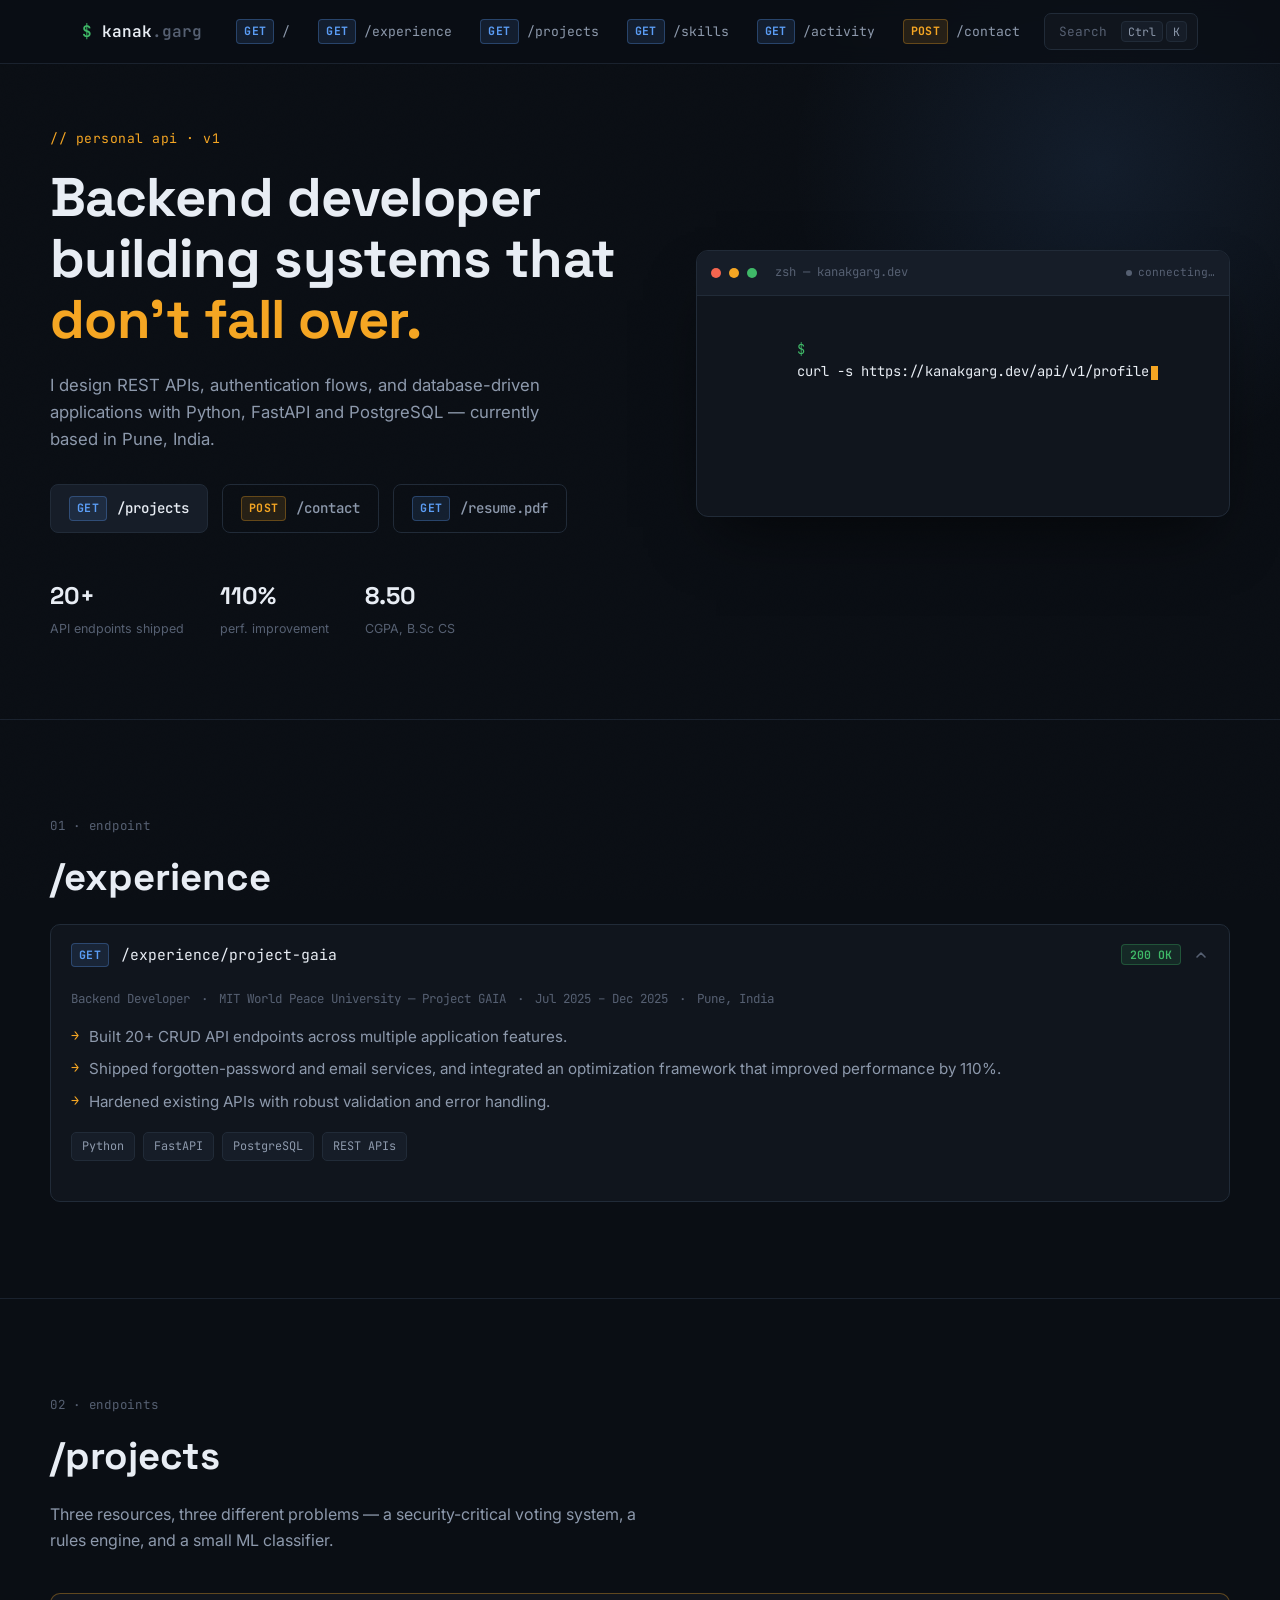
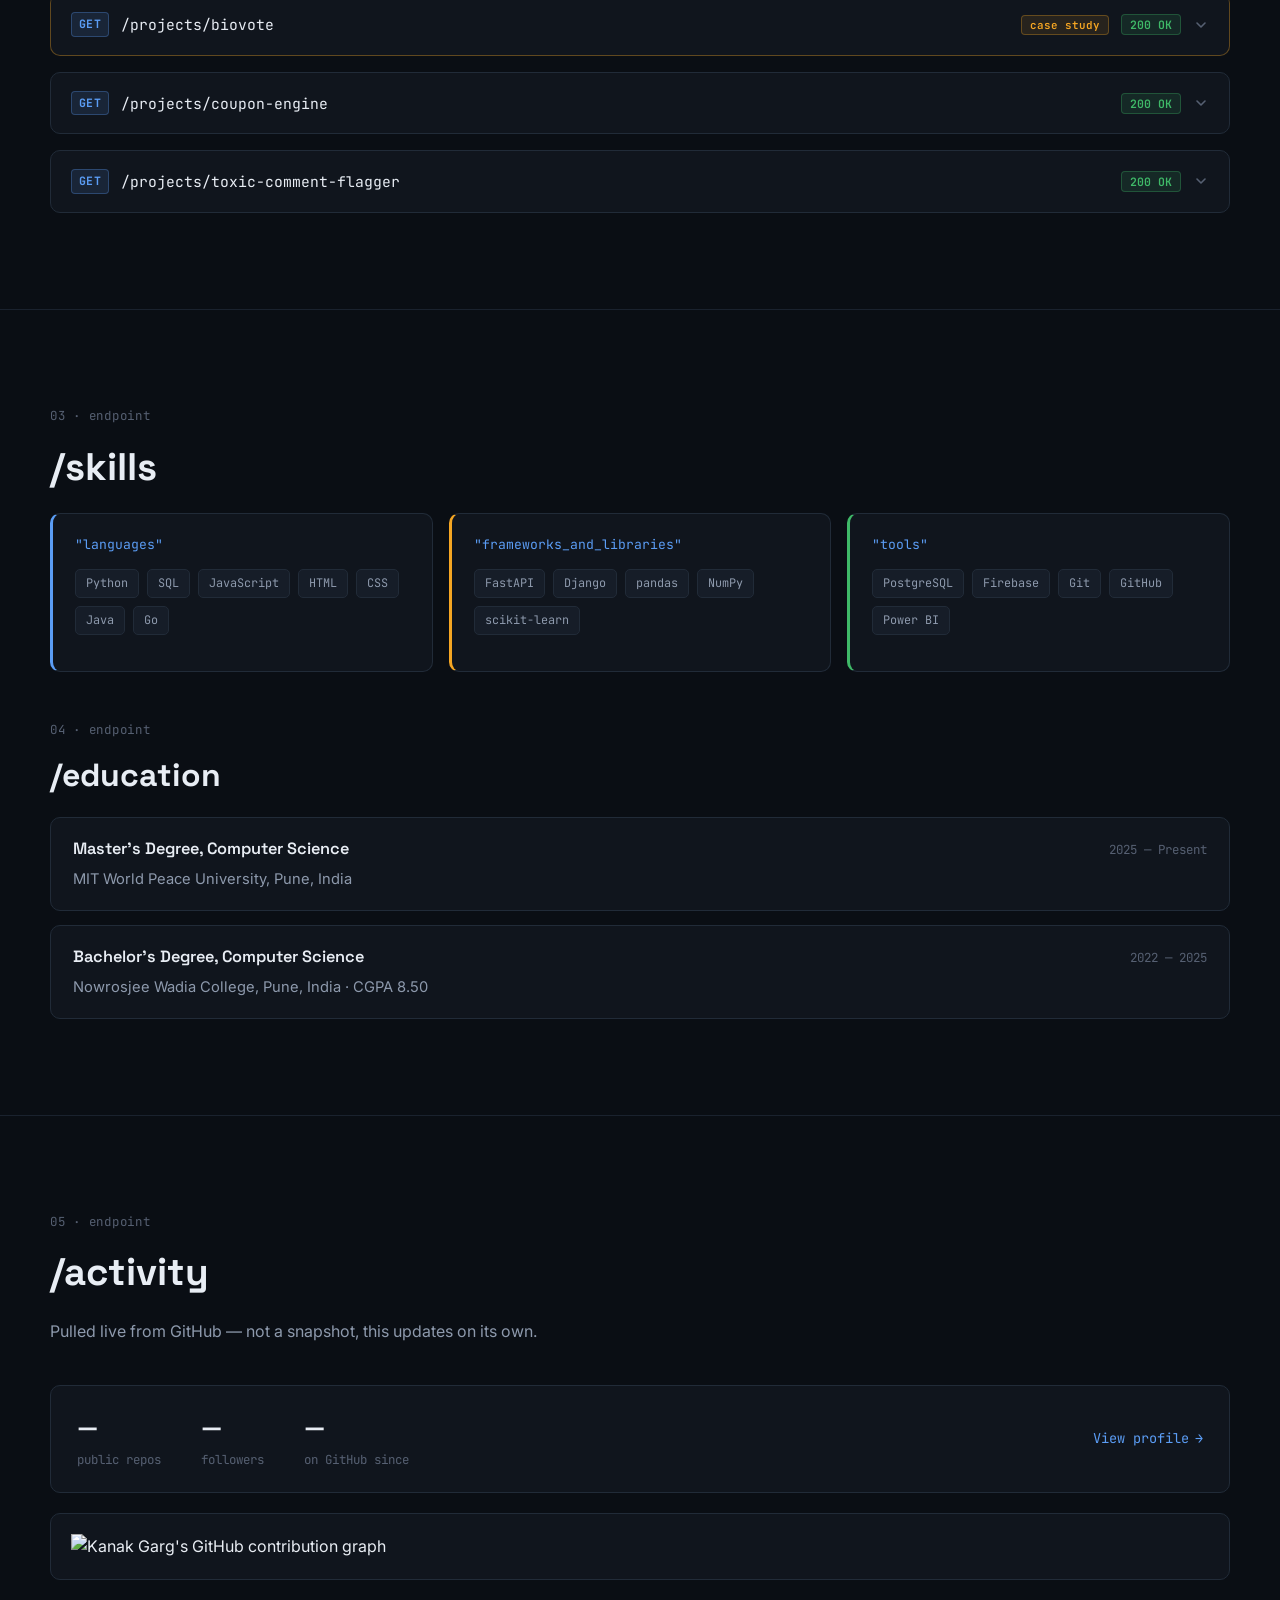
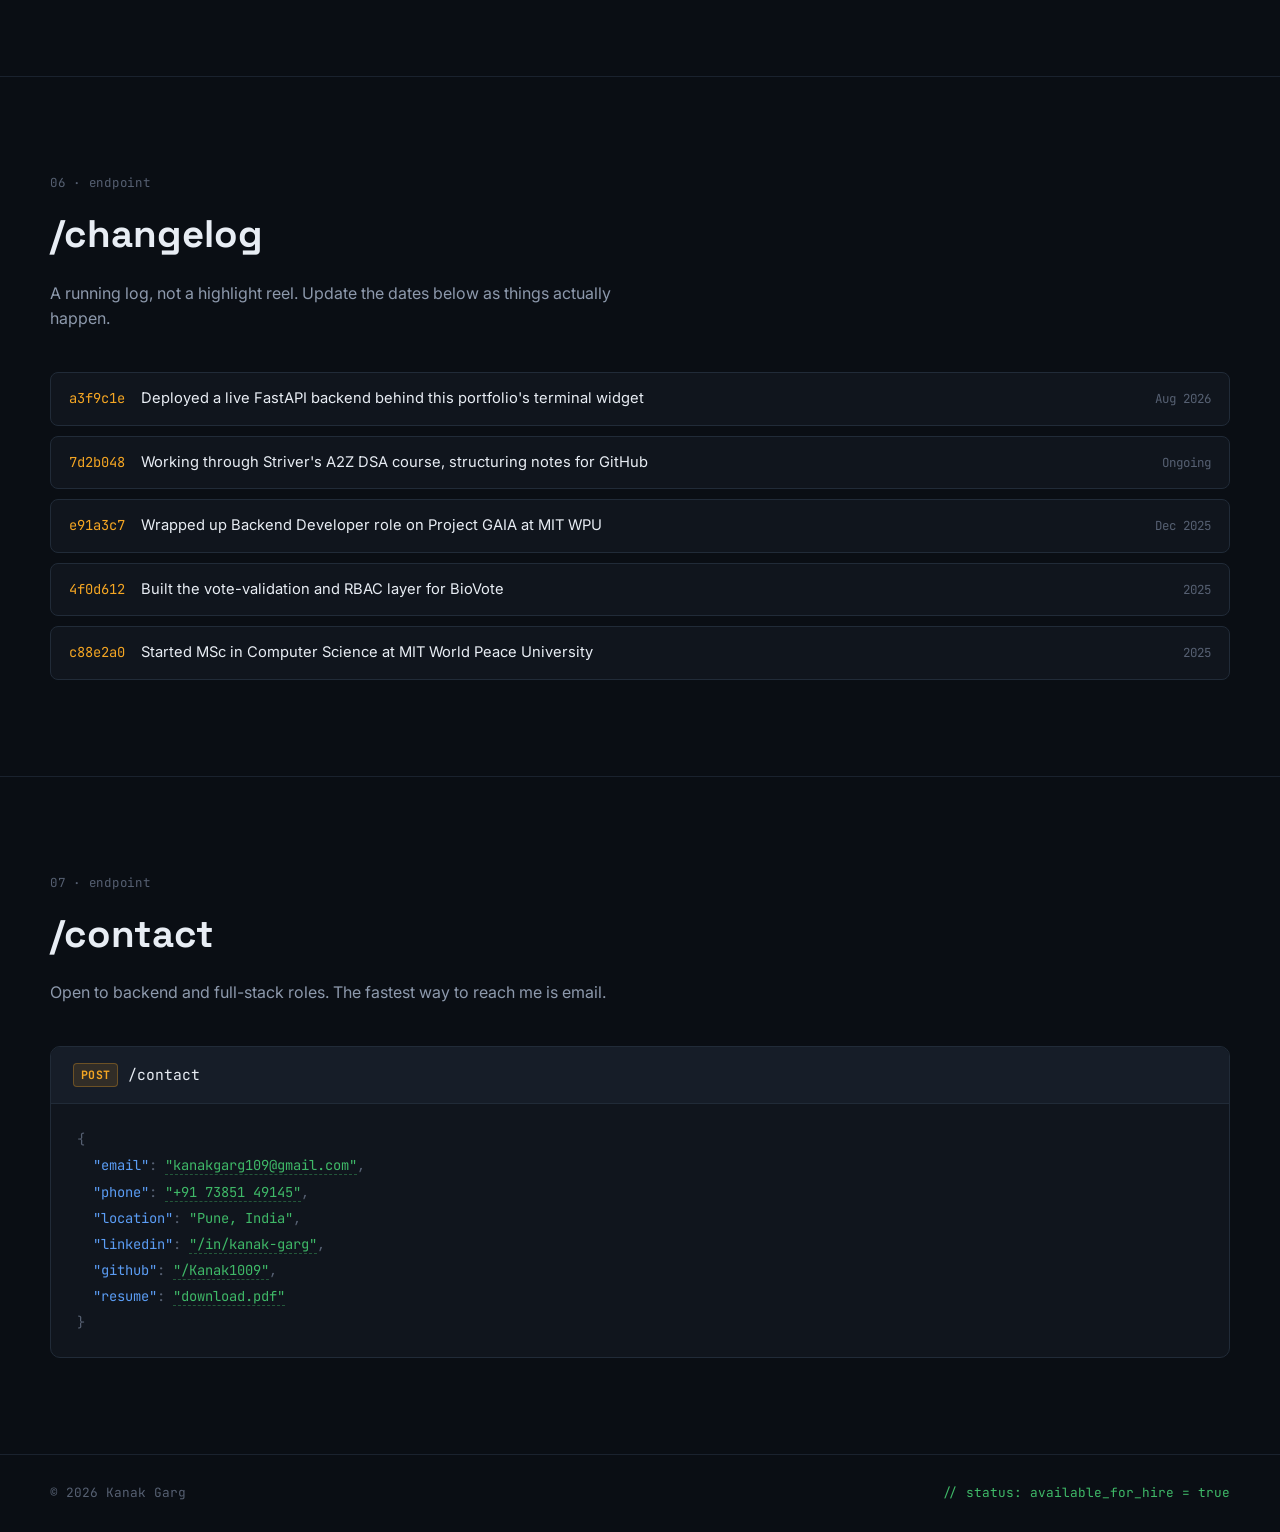
==== index.html @ cad55951 "deploy: e3834c94856dd855bc2fe1d29e5a7968da171475" ====
<!DOCTYPE html>
<html lang="en">
<head>
<meta charset="UTF-8">
<meta name="viewport" content="width=device-width, initial-scale=1.0">
<title>Kanak Garg — Backend Developer</title>
<meta name="description" content="Kanak Garg — Backend Developer specializing in Python, FastAPI, PostgreSQL and REST API development.">

<link rel="icon" href="favicon.svg" type="image/svg+xml">
<link rel="alternate icon" href="favicon.png" type="image/png">

<meta property="og:type" content="website">
<meta property="og:title" content="Kanak Garg — Backend Developer">
<meta property="og:description" content="Backend Developer specializing in Python, FastAPI, PostgreSQL and REST API development.">
<meta property="og:image" content="https://kanak1009.github.io/KanakGarg/og-image.png">
<meta property="og:url" content="https://kanak1009.github.io/KanakGarg/">
<meta name="twitter:card" content="summary_large_image">
<meta name="twitter:title" content="Kanak Garg — Backend Developer">
<meta name="twitter:description" content="Backend Developer specializing in Python, FastAPI, PostgreSQL and REST API development.">
<meta name="twitter:image" content="https://kanak1009.github.io/KanakGarg/og-image.png">

<link rel="preconnect" href="https://fonts.googleapis.com">
<link rel="preconnect" href="https://fonts.gstatic.com" crossorigin>
<link href="https://fonts.googleapis.com/css2?family=Space+Grotesk:wght@400;500;600;700&family=JetBrains+Mono:wght@400;500;600;700&family=Inter:wght@400;500;600&display=swap" rel="stylesheet">
<link rel="stylesheet" href="style.css">

<script type="application/ld+json">
{
  "@context": "https://schema.org",
  "@type": "Person",
  "name": "Kanak Garg",
  "jobTitle": "Backend Developer",
  "email": "mailto:kanakgarg109@gmail.com",
  "telephone": "+91-7385149145",
  "address": { "@type": "PostalAddress", "addressLocality": "Pune", "addressCountry": "IN" },
  "url": "https://kanak1009.github.io/KanakGarg/",
  "sameAs": [
    "https://www.linkedin.com/in/kanak-garg-a339a3293/",
    "https://github.com/Kanak1009"
  ],
  "alumniOf": [
    { "@type": "CollegeOrUniversity", "name": "MIT World Peace University" },
    { "@type": "CollegeOrUniversity", "name": "Nowrosjee Wadia College" }
  ]
}
</script>
</head>
<body>

<div class="noise-overlay" aria-hidden="true"></div>

<!-- NAV -->
<nav class="navbar" id="navbar">
  <div class="nav-inner">
    <a href="#top" class="nav-logo">
      <span class="prompt-char">$</span> kanak<span class="dim">.garg</span>
    </a>
    <button class="nav-toggle" id="navToggle" aria-label="Toggle navigation" aria-expanded="false">
      <span></span><span></span><span></span>
    </button>
    <div class="nav-right">
      <ul class="nav-links" id="navLinks">
        <li><a href="#top"><span class="route-method get">GET</span>/</a></li>
        <li><a href="#experience"><span class="route-method get">GET</span>/experience</a></li>
        <li><a href="#projects"><span class="route-method get">GET</span>/projects</a></li>
        <li><a href="#skills"><span class="route-method get">GET</span>/skills</a></li>
        <li><a href="#activity"><span class="route-method get">GET</span>/activity</a></li>
        <li><a href="#contact"><span class="route-method post">POST</span>/contact</a></li>
      </ul>
      <button class="cmdk-trigger" id="cmdkTrigger" aria-label="Open command palette" type="button">
        <span>Search</span>
        <span class="cmdk-kbd"><kbd id="cmdkKbdMod">⌘</kbd><kbd>K</kbd></span>
      </button>
    </div>
  </div>
</nav>

<!-- COMMAND PALETTE -->
<div class="cmdk-overlay" id="cmdkOverlay" hidden>
  <div class="cmdk-panel" role="dialog" aria-modal="true" aria-label="Command palette">
    <div class="cmdk-input-row">
      <span class="prompt-char">$</span>
      <input type="text" id="cmdkInput" class="cmdk-input" placeholder="Type a command… try 'contact' or 'resume'" autocomplete="off" spellcheck="false">
      <kbd class="cmdk-esc">esc</kbd>
    </div>
    <ul class="cmdk-list" id="cmdkList"></ul>
  </div>
</div>

<!-- HERO -->
<header class="hero" id="top">
  <div class="hero-inner">
    <div class="hero-copy">
      <p class="eyebrow">// personal api &middot; v1</p>
      <h1 class="hero-title">Backend developer<br>building systems that<br><span class="accent-underline">don't fall over.</span></h1>
      <p class="hero-sub">I design REST APIs, authentication flows, and database-driven applications with Python, FastAPI and PostgreSQL — currently based in Pune, India.</p>
      <div class="hero-actions">
        <a href="#projects" class="btn btn-primary"><span class="route-method get">GET</span> /projects</a>
        <a href="#contact" class="btn btn-ghost"><span class="route-method post">POST</span> /contact</a>
        <a href="Kanak_Garg_Resume.pdf" download class="btn btn-ghost"><span class="route-method get">GET</span> /resume.pdf</a>
      </div>
      <div class="hero-stats">
        <div class="stat"><span class="stat-num">20+</span><span class="stat-label">API endpoints shipped</span></div>
        <div class="stat"><span class="stat-num">110%</span><span class="stat-label">perf. improvement</span></div>
        <div class="stat"><span class="stat-num">8.50</span><span class="stat-label">CGPA, B.Sc CS</span></div>
      </div>
    </div>

    <div class="terminal" id="terminal">
      <div class="terminal-titlebar">
        <span class="dot dot-red"></span><span class="dot dot-amber"></span><span class="dot dot-green"></span>
        <span class="terminal-title">zsh — kanakgarg.dev</span>
        <span class="terminal-status" id="terminalStatus"><span class="status-dot"></span><span id="terminalStatusText">connecting…</span></span>
      </div>
      <div class="terminal-body">
        <div class="terminal-line">
          <span class="prompt-char">$</span>
          <span id="typedCommand"></span><span class="cursor" id="typeCursor">&nbsp;</span>
        </div>
        <pre class="terminal-response" id="terminalResponse" aria-live="polite"></pre>
      </div>
    </div>
  </div>
</header>

<main>

  <!-- EXPERIENCE -->
  <section class="section" id="experience">
    <div class="section-inner">
      <p class="section-eyebrow">01 &middot; endpoint</p>
      <h2 class="section-title">/experience</h2>

      <article class="endpoint-card reveal">
        <button class="endpoint-header" aria-expanded="true" data-toggle>
          <span class="route-method get">GET</span>
          <span class="endpoint-path">/experience/project-gaia</span>
          <span class="endpoint-status status-200">200 OK</span>
          <svg class="chevron" width="16" height="16" viewBox="0 0 16 16"><path d="M4 6l4 4 4-4" stroke="currentColor" stroke-width="1.6" fill="none" stroke-linecap="round" stroke-linejoin="round"/></svg>
        </button>
        <div class="endpoint-body">
          <div class="endpoint-meta">
            <span class="meta-item">Backend Developer</span>
            <span class="meta-sep">&middot;</span>
            <span class="meta-item">MIT World Peace University — Project GAIA</span>
            <span class="meta-sep">&middot;</span>
            <span class="meta-item">Jul 2025 – Dec 2025</span>
            <span class="meta-sep">&middot;</span>
            <span class="meta-item">Pune, India</span>
          </div>
          <ul class="bullet-list">
            <li>Built 20+ CRUD API endpoints across multiple application features.</li>
            <li>Shipped forgotten-password and email services, and integrated an optimization framework that improved performance by 110%.</li>
            <li>Hardened existing APIs with robust validation and error handling.</li>
          </ul>
          <div class="tag-row">
            <span class="tag">Python</span><span class="tag">FastAPI</span><span class="tag">PostgreSQL</span><span class="tag">REST APIs</span>
          </div>
        </div>
      </article>
    </div>
  </section>

  <!-- PROJECTS -->
  <section class="section" id="projects">
    <div class="section-inner">
      <p class="section-eyebrow">02 &middot; endpoints</p>
      <h2 class="section-title">/projects</h2>
      <p class="section-sub">Three resources, three different problems — a security-critical voting system, a rules engine, and a small ML classifier.</p>

      <div class="endpoint-list">

        <!-- BioVote -->
        <article class="endpoint-card endpoint-card--featured reveal">
          <button class="endpoint-header" aria-expanded="false" data-toggle>
            <span class="route-method get">GET</span>
            <span class="endpoint-path">/projects/biovote</span>
            <span class="featured-badge">case study</span>
            <span class="endpoint-status status-200">200 OK</span>
            <svg class="chevron" width="16" height="16" viewBox="0 0 16 16"><path d="M4 6l4 4 4-4" stroke="currentColor" stroke-width="1.6" fill="none" stroke-linecap="round" stroke-linejoin="round"/></svg>
          </button>
          <div class="endpoint-body">
            <p class="endpoint-desc">Biometric Voter Verification System — a group project built to explore what a booth-level identity and vote-integrity system actually requires under the hood.</p>

            <div class="case-block">
              <p class="case-label">// the problem</p>
              <p class="case-text">A polling booth needs more than "check a fingerprint and let someone vote." Officers need to be authenticated separately from voters. Every booth needs its own dashboard and audit trail. And the system has to make it structurally impossible for the same voter to be recorded twice — even if two booths query the same record seconds apart.</p>
            </div>

            <div class="case-block">
              <p class="case-label">// the approach</p>
              <p class="case-text">I worked on the backend: REST APIs in Go covering officer login, voter lookup, booth dashboards, and audit logs, with Firebase Firestore behind it for real-time voter records and polling-booth data. Access control runs on JWT authentication with role-based access control, so an officer's token scopes exactly what that officer's booth is allowed to see or modify.</p>
            </div>

            <div class="case-block">
              <p class="case-label">// the key decision</p>
              <p class="case-text">Duplicate-vote prevention was the part that couldn't be an afterthought. Vote validation runs as a transaction rather than a simple read-then-write — so a "check eligibility, then mark as voted" sequence can't be split by two concurrent requests hitting the same record. It's the same class of problem as double-spending in a ledger: correctness matters more than speed here, and the transaction boundary is where that gets enforced.</p>
            </div>

            <div class="tag-row">
              <span class="tag">Go</span><span class="tag">Firebase Firestore</span><span class="tag">JWT</span><span class="tag">RBAC</span><span class="tag">Transactional writes</span>
            </div>
            <a href="https://github.com/MidhunManu/BioVote" target="_blank" rel="noopener" class="source-link">View source <span aria-hidden="true">&rarr;</span></a>
          </div>
        </article>

        <!-- Coupon Engine -->
        <article class="endpoint-card reveal">
          <button class="endpoint-header" aria-expanded="false" data-toggle>
            <span class="route-method get">GET</span>
            <span class="endpoint-path">/projects/coupon-engine</span>
            <span class="endpoint-status status-200">200 OK</span>
            <svg class="chevron" width="16" height="16" viewBox="0 0 16 16"><path d="M4 6l4 4 4-4" stroke="currentColor" stroke-width="1.6" fill="none" stroke-linecap="round" stroke-linejoin="round"/></svg>
          </button>
          <div class="endpoint-body">
            <p class="endpoint-desc">Coupon Recommendation Engine — a solo project. A rule-based engine in Python that maximizes customer savings at checkout.</p>
            <ul class="bullet-list">
              <li>Eligibility checks for validity dates, minimum cart value, and category applicability.</li>
              <li>Discount logic for both percentage-based and flat-value coupons.</li>
              <li>CLI interface, with unit tests written using pytest.</li>
            </ul>
            <div class="tag-row">
              <span class="tag">Python</span><span class="tag">pytest</span><span class="tag">CLI</span>
            </div>
            <a href="https://github.com/Kanak1009/Smart-Coupon-Recommendation" target="_blank" rel="noopener" class="source-link">View source <span aria-hidden="true">&rarr;</span></a>
          </div>
        </article>

        <!-- Toxic Comment Flagger -->
        <article class="endpoint-card reveal">
          <button class="endpoint-header" aria-expanded="false" data-toggle>
            <span class="route-method get">GET</span>
            <span class="endpoint-path">/projects/toxic-comment-flagger</span>
            <span class="endpoint-status status-200">200 OK</span>
            <svg class="chevron" width="16" height="16" viewBox="0 0 16 16"><path d="M4 6l4 4 4-4" stroke="currentColor" stroke-width="1.6" fill="none" stroke-linecap="round" stroke-linejoin="round"/></svg>
          </button>
          <div class="endpoint-body">
            <p class="endpoint-desc">A machine learning system that classifies comments into toxic, obscene, insult, and sarcastic categories.</p>
            <ul class="bullet-list">
              <li>TF-IDF vectorization for text preprocessing and feature extraction.</li>
              <li>A neural network built from Dense layers with ReLU and Sigmoid activations.</li>
              <li>Trained with backpropagation, with an end-to-end prediction pipeline.</li>
            </ul>
            <div class="tag-row">
              <span class="tag">Python</span><span class="tag">scikit-learn</span><span class="tag">Neural Networks</span><span class="tag">TF-IDF</span>
            </div>
            <a href="https://github.com/Kanak1009/Toxic-Comment-Flagger-ML" target="_blank" rel="noopener" class="source-link">View source <span aria-hidden="true">&rarr;</span></a>
          </div>
        </article>

      </div>
    </div>
  </section>

  <!-- SKILLS -->
  <section class="section" id="skills">
    <div class="section-inner">
      <p class="section-eyebrow">03 &middot; endpoint</p>
      <h2 class="section-title">/skills</h2>

      <div class="skills-grid">
        <div class="skills-block reveal skills-block--blue">
          <p class="skills-key"><span class="jk">"languages"</span></p>
          <div class="tag-row">
            <span class="tag">Python</span><span class="tag">SQL</span><span class="tag">JavaScript</span><span class="tag">HTML</span><span class="tag">CSS</span><span class="tag">Java</span><span class="tag">Go</span>
          </div>
        </div>
        <div class="skills-block reveal skills-block--amber">
          <p class="skills-key"><span class="jk">"frameworks_and_libraries"</span></p>
          <div class="tag-row">
            <span class="tag">FastAPI</span><span class="tag">Django</span><span class="tag">pandas</span><span class="tag">NumPy</span><span class="tag">scikit-learn</span>
          </div>
        </div>
        <div class="skills-block reveal skills-block--green">
          <p class="skills-key"><span class="jk">"tools"</span></p>
          <div class="tag-row">
            <span class="tag">PostgreSQL</span><span class="tag">Firebase</span><span class="tag">Git</span><span class="tag">GitHub</span><span class="tag">Power BI</span>
          </div>
        </div>
      </div>

      <div class="edu-block reveal">
        <p class="section-eyebrow" style="margin-top: 3rem;">04 &middot; endpoint</p>
        <h2 class="section-title" style="font-size: clamp(1.5rem, 3vw, 2rem);">/education</h2>
        <div class="edu-list">
          <div class="edu-item">
            <div class="edu-top">
              <span class="edu-degree">Master's Degree, Computer Science</span>
              <span class="edu-date">2025 — Present</span>
            </div>
            <span class="edu-school">MIT World Peace University, Pune, India</span>
          </div>
          <div class="edu-item">
            <div class="edu-top">
              <span class="edu-degree">Bachelor's Degree, Computer Science</span>
              <span class="edu-date">2022 — 2025</span>
            </div>
            <span class="edu-school">Nowrosjee Wadia College, Pune, India &middot; CGPA 8.50</span>
          </div>
        </div>
      </div>
    </div>
  </section>

  <!-- ACTIVITY -->
  <section class="section" id="activity">
    <div class="section-inner">
      <p class="section-eyebrow">05 &middot; endpoint</p>
      <h2 class="section-title">/activity</h2>
      <p class="section-sub">Pulled live from GitHub — not a snapshot, this updates on its own.</p>

      <div class="activity-stats reveal" id="ghStats">
        <div class="gh-stat">
          <span class="gh-stat-num" id="ghRepos">—</span>
          <span class="gh-stat-label">public repos</span>
        </div>
        <div class="gh-stat">
          <span class="gh-stat-num" id="ghFollowers">—</span>
          <span class="gh-stat-label">followers</span>
        </div>
        <div class="gh-stat">
          <span class="gh-stat-num" id="ghSince">—</span>
          <span class="gh-stat-label">on GitHub since</span>
        </div>
        <a href="https://github.com/Kanak1009" target="_blank" rel="noopener" class="source-link gh-stat-link">View profile <span aria-hidden="true">&rarr;</span></a>
      </div>

      <div class="activity-graph reveal">
        <img src="https://ghchart.rshah.org/5B9DF5/Kanak1009" alt="Kanak Garg's GitHub contribution graph" class="gh-chart" loading="lazy">
      </div>
    </div>
  </section>

  <!-- CHANGELOG -->
  <section class="section" id="changelog">
    <div class="section-inner">
      <p class="section-eyebrow">06 &middot; endpoint</p>
      <h2 class="section-title">/changelog</h2>
      <p class="section-sub">A running log, not a highlight reel. Update the dates below as things actually happen.</p>

      <ul class="changelog-list reveal">
        <li class="changelog-item">
          <span class="changelog-hash">a3f9c1e</span>
          <span class="changelog-msg">Deployed a live FastAPI backend behind this portfolio's terminal widget</span>
          <span class="changelog-date">Aug 2026</span>
        </li>
        <li class="changelog-item">
          <span class="changelog-hash">7d2b048</span>
          <span class="changelog-msg">Working through Striver's A2Z DSA course, structuring notes for GitHub</span>
          <span class="changelog-date">Ongoing</span>
        </li>
        <li class="changelog-item">
          <span class="changelog-hash">e91a3c7</span>
          <span class="changelog-msg">Wrapped up Backend Developer role on Project GAIA at MIT WPU</span>
          <span class="changelog-date">Dec 2025</span>
        </li>
        <li class="changelog-item">
          <span class="changelog-hash">4f0d612</span>
          <span class="changelog-msg">Built the vote-validation and RBAC layer for BioVote</span>
          <span class="changelog-date">2025</span>
        </li>
        <li class="changelog-item">
          <span class="changelog-hash">c88e2a0</span>
          <span class="changelog-msg">Started MSc in Computer Science at MIT World Peace University</span>
          <span class="changelog-date">2025</span>
        </li>
      </ul>
    </div>
  </section>

  <!-- CONTACT -->
  <section class="section" id="contact">
    <div class="section-inner">
      <p class="section-eyebrow">07 &middot; endpoint</p>
      <h2 class="section-title">/contact</h2>
      <p class="section-sub">Open to backend and full-stack roles. The fastest way to reach me is email.</p>

      <div class="contact-panel reveal">
        <div class="contact-request">
          <span class="route-method post">POST</span> <span class="endpoint-path">/contact</span>
        </div>
        <div class="contact-body">
          <pre class="json-view"><span class="jp">{</span>
  <span class="jk">"email"</span><span class="jp">:</span> <a href="mailto:kanakgarg109@gmail.com" class="js contact-value">"kanakgarg109@gmail.com"</a><span class="jp">,</span>
  <span class="jk">"phone"</span><span class="jp">:</span> <a href="tel:+917385149145" class="js contact-value">"+91 73851 49145"</a><span class="jp">,</span>
  <span class="jk">"location"</span><span class="jp">:</span> <span class="js">"Pune, India"</span><span class="jp">,</span>
  <span class="jk">"linkedin"</span><span class="jp">:</span> <a href="https://www.linkedin.com/in/kanak-garg-a339a3293/" target="_blank" rel="noopener" class="js contact-value">"/in/kanak-garg"</a><span class="jp">,</span>
  <span class="jk">"github"</span><span class="jp">:</span> <a href="https://github.com/Kanak1009" target="_blank" rel="noopener" class="js contact-value">"/Kanak1009"</a><span class="jp">,</span>
  <span class="jk">"resume"</span><span class="jp">:</span> <a href="Kanak_Garg_Resume.pdf" download class="js contact-value">"download.pdf"</a>
<span class="jp">}</span></pre>
        </div>
      </div>
    </div>
  </section>

</main>

<footer class="footer">
  <div class="footer-inner">
    <span>&copy; <span id="year"></span> Kanak Garg</span>
    <span class="footer-dim">// status: available_for_hire = true</span>
  </div>
</footer>

<script src="script.js"></script>
</body>
</html>
---- style.css ----
/* ============ tokens ============ */
:root{
  --bg: #0A0E14;
  --bg-surface: #10151D;
  --bg-elevated: #161D28;
  --border: #212B38;
  --border-soft: #1A222E;
  --text-primary: #E8EDF4;
  --text-secondary: #8D99AC;
  --text-tertiary: #566072;
  --accent-amber: #F5A623;
  --accent-blue: #5B9DF5;
  --accent-green: #3FB968;
  --accent-red: #F5654F;

  --font-display: 'Space Grotesk', 'Segoe UI', system-ui, -apple-system, sans-serif;
  --font-mono: 'JetBrains Mono', 'SFMono-Regular', Consolas, 'Liberation Mono', Menlo, monospace;
  --font-body: 'Inter', 'Segoe UI', system-ui, -apple-system, sans-serif;

  --radius: 10px;
  --nav-h: 64px;
}

*{ box-sizing: border-box; margin: 0; padding: 0; }

html{ scroll-behavior: smooth; }

@media (prefers-reduced-motion: reduce){
  html{ scroll-behavior: auto; }
  *{ animation-duration: 0.01ms !important; animation-iteration-count: 1 !important; transition-duration: 0.01ms !important; }
}

body{
  background: var(--bg);
  color: var(--text-primary);
  font-family: var(--font-body);
  line-height: 1.6;
  -webkit-font-smoothing: antialiased;
  overflow-x: hidden;
}

a{ color: inherit; text-decoration: none; }
ul{ list-style: none; }

.noise-overlay{
  position: fixed; inset: 0; pointer-events: none; z-index: 1;
  opacity: 0.025; mix-blend-mode: overlay;
  background-image: url("data:image/svg+xml,%3Csvg xmlns='http://www.w3.org/2000/svg' width='60' height='60'%3E%3Cfilter id='n'%3E%3CfeTurbulence type='fractalNoise' baseFrequency='0.9' numOctaves='2' stitchTiles='stitch'/%3E%3C/filter%3E%3Crect width='100%25' height='100%25' filter='url(%23n)'/%3E%3C/svg%3E");
}

::selection{ background: var(--accent-amber); color: #0A0E14; }

:focus-visible{
  outline: 2px solid var(--accent-blue);
  outline-offset: 3px;
  border-radius: 4px;
}

/* ============ shared bits ============ */
.route-method{
  font-family: var(--font-mono);
  font-size: 0.72rem;
  font-weight: 700;
  letter-spacing: 0.03em;
  padding: 2px 7px;
  border-radius: 4px;
  line-height: 1.6;
}
.route-method.get{ color: var(--accent-blue); background: rgba(91,157,245,0.12); border: 1px solid rgba(91,157,245,0.3); }
.route-method.post{ color: var(--accent-amber); background: rgba(245,166,35,0.12); border: 1px solid rgba(245,166,35,0.3); }

.prompt-char{ color: var(--accent-green); font-family: var(--font-mono); }
.dim{ color: var(--text-tertiary); }

/* ============ nav ============ */
.navbar{
  position: fixed; top: 0; left: 0; right: 0; z-index: 100;
  height: var(--nav-h);
  background: rgba(10,14,20,0.75);
  backdrop-filter: blur(10px);
  border-bottom: 1px solid var(--border-soft);
}
.nav-inner{
  max-width: 1180px; margin: 0 auto; height: 100%;
  padding: 0 32px;
  display: flex; align-items: center; justify-content: space-between;
}
.nav-logo{
  font-family: var(--font-mono);
  font-size: 1rem;
  font-weight: 600;
  color: var(--text-primary);
}
.nav-right{
  display: flex; align-items: center; gap: 24px;
}
.nav-links{
  display: flex; align-items: center; gap: 28px;
  font-family: var(--font-mono);
  font-size: 0.82rem;
}
.nav-links a{
  display: inline-flex; align-items: center; gap: 8px;
  color: var(--text-secondary);
  transition: color 0.15s ease;
  white-space: nowrap;
}
.nav-links a:hover{ color: var(--text-primary); }

.nav-toggle{
  display: none;
  flex-direction: column; justify-content: center; gap: 5px;
  width: 32px; height: 32px;
  background: none; border: none; cursor: pointer;
}
.nav-toggle span{
  display: block; height: 2px; width: 100%;
  background: var(--text-primary); border-radius: 2px;
  transition: transform 0.2s ease, opacity 0.2s ease;
}

/* ============ command palette trigger ============ */
.cmdk-trigger{
  display: flex; align-items: center; gap: 14px;
  font-family: var(--font-mono);
  font-size: 0.8rem;
  color: var(--text-tertiary);
  background: var(--bg-surface);
  border: 1px solid var(--border);
  border-radius: 7px;
  padding: 7px 10px 7px 14px;
  cursor: pointer;
  transition: border-color 0.15s ease, color 0.15s ease;
}
.cmdk-trigger:hover{ border-color: var(--accent-blue); color: var(--text-secondary); }
.cmdk-kbd{ display: flex; gap: 3px; }
.cmdk-kbd kbd, .cmdk-esc{
  font-family: var(--font-mono);
  font-size: 0.72rem;
  background: var(--bg-elevated);
  border: 1px solid var(--border);
  border-radius: 4px;
  padding: 2px 6px;
  color: var(--text-secondary);
}

/* ============ command palette ============ */
.cmdk-overlay{
  position: fixed; inset: 0; z-index: 200;
  background: rgba(6,9,14,0.7);
  backdrop-filter: blur(3px);
  display: flex; align-items: flex-start; justify-content: center;
  padding: 14vh 20px 20px;
}
.cmdk-overlay[hidden]{ display: none; }

.cmdk-panel{
  width: 100%; max-width: 560px;
  background: var(--bg-surface);
  border: 1px solid var(--border);
  border-radius: 12px;
  box-shadow: 0 30px 70px -20px rgba(0,0,0,0.7);
  overflow: hidden;
  animation: cmdkIn 0.15s ease;
}
@keyframes cmdkIn{ from{ opacity: 0; transform: translateY(-8px); } to{ opacity: 1; transform: translateY(0); } }

.cmdk-input-row{
  display: flex; align-items: center; gap: 12px;
  padding: 16px 18px;
  border-bottom: 1px solid var(--border);
}
.cmdk-input{
  flex: 1;
  background: none; border: none; outline: none;
  font-family: var(--font-mono);
  font-size: 0.95rem;
  color: var(--text-primary);
}
.cmdk-input::placeholder{ color: var(--text-tertiary); }

.cmdk-list{
  max-height: 340px;
  overflow-y: auto;
  padding: 8px;
}
.cmdk-item{
  display: flex; align-items: center; gap: 12px;
  padding: 10px 12px;
  border-radius: 7px;
  cursor: pointer;
  font-family: var(--font-mono);
  font-size: 0.86rem;
  color: var(--text-secondary);
}
.cmdk-item .cmdk-item-label{ flex: 1; color: var(--text-primary); }
.cmdk-item .cmdk-item-hint{ color: var(--text-tertiary); font-size: 0.76rem; }
.cmdk-item.active{ background: var(--bg-elevated); }
.cmdk-item.active .cmdk-item-label{ color: var(--text-primary); }
.cmdk-empty{
  padding: 24px 12px;
  text-align: center;
  color: var(--text-tertiary);
  font-family: var(--font-mono);
  font-size: 0.85rem;
}

/* terminal status */
.terminal-status{
  margin-left: auto;
  display: flex; align-items: center; gap: 6px;
  font-family: var(--font-mono);
  font-size: 0.7rem;
  color: var(--text-tertiary);
}
.status-dot{
  width: 6px; height: 6px; border-radius: 50%;
  background: var(--text-tertiary);
}
.terminal-status.is-live .status-dot{ background: var(--accent-green); box-shadow: 0 0 6px var(--accent-green); }
.terminal-status.is-cached .status-dot{ background: var(--accent-amber); }

/* ============ hero ============ */
.hero{
  padding: calc(var(--nav-h) + 64px) 32px 80px;
  position: relative;
  overflow: hidden;
}
.hero::before{
  content: "";
  position: absolute;
  top: -20%; right: -10%;
  width: 620px; height: 620px;
  background: radial-gradient(circle, rgba(91,157,245,0.10) 0%, rgba(91,157,245,0) 70%);
  pointer-events: none;
}
.hero-inner{
  max-width: 1180px; margin: 0 auto;
  display: grid; grid-template-columns: 1.05fr 0.95fr; gap: 56px;
  align-items: center;
  position: relative; z-index: 2;
}

.eyebrow{
  font-family: var(--font-mono);
  font-size: 0.82rem;
  color: var(--accent-amber);
  letter-spacing: 0.04em;
  margin-bottom: 18px;
}

.hero-title{
  font-family: var(--font-display);
  font-size: clamp(2.1rem, 4.4vw, 3.4rem);
  font-weight: 700;
  line-height: 1.12;
  letter-spacing: -0.01em;
  margin-bottom: 22px;
}
.accent-underline{
  position: relative;
  color: var(--accent-amber);
}

.hero-sub{
  color: var(--text-secondary);
  font-size: 1.05rem;
  max-width: 46ch;
  margin-bottom: 32px;
}

.hero-actions{
  display: flex; gap: 14px; flex-wrap: wrap;
  margin-bottom: 44px;
}
.btn{
  display: inline-flex; align-items: center; gap: 10px;
  font-family: var(--font-mono);
  font-size: 0.88rem; font-weight: 500;
  padding: 11px 18px;
  border-radius: 8px;
  border: 1px solid var(--border);
  transition: border-color 0.15s ease, transform 0.15s ease, background 0.15s ease;
}
.btn-primary{ background: var(--bg-elevated); color: var(--text-primary); }
.btn-primary:hover{ border-color: var(--accent-blue); transform: translateY(-1px); }
.btn-ghost{ background: transparent; color: var(--text-secondary); }
.btn-ghost:hover{ border-color: var(--accent-amber); color: var(--text-primary); transform: translateY(-1px); }

.hero-stats{
  display: flex; gap: 36px; flex-wrap: wrap;
}
.stat{ display: flex; flex-direction: column; gap: 4px; }
.stat-num{
  font-family: var(--font-display);
  font-size: 1.5rem; font-weight: 700;
  color: var(--text-primary);
}
.stat-label{
  font-size: 0.78rem;
  color: var(--text-tertiary);
}

/* terminal */
.terminal{
  background: var(--bg-surface);
  border: 1px solid var(--border);
  border-radius: 12px;
  overflow: hidden;
  box-shadow: 0 30px 60px -20px rgba(0,0,0,0.6);
}
.terminal-titlebar{
  display: flex; align-items: center; gap: 8px;
  padding: 12px 14px;
  background: var(--bg-elevated);
  border-bottom: 1px solid var(--border);
}
.dot{ width: 10px; height: 10px; border-radius: 50%; }
.dot-red{ background: #F5654F; }
.dot-amber{ background: #F5A623; }
.dot-green{ background: #3FB968; }
.terminal-title{
  margin-left: 10px;
  font-family: var(--font-mono);
  font-size: 0.76rem;
  color: var(--text-tertiary);
}
.terminal-body{
  padding: 20px 20px 24px;
  font-family: var(--font-mono);
  font-size: 0.86rem;
  min-height: 220px;
}
.terminal-line{ color: var(--text-primary); white-space: pre-wrap; word-break: break-word; }
.cursor{
  display: inline-block; width: 7px; height: 1em; background: var(--accent-amber);
  vertical-align: text-bottom; margin-left: 2px;
  animation: blink 1s step-end infinite;
}
@keyframes blink{ 50%{ opacity: 0; } }
.terminal-response{
  margin-top: 14px;
  color: var(--text-secondary);
  white-space: pre-wrap;
  opacity: 0;
  transform: translateY(4px);
  transition: opacity 0.4s ease, transform 0.4s ease;
}
.terminal-response.show{ opacity: 1; transform: translateY(0); }
.terminal-response .jk{ color: var(--accent-blue); }
.terminal-response .js{ color: var(--accent-green); }
.terminal-response .jp{ color: var(--text-tertiary); }
.terminal-response .jb{ color: var(--accent-amber); }

/* ============ sections ============ */
.section{ padding: 96px 32px; border-top: 1px solid var(--border-soft); }
.section-inner{ max-width: 1180px; margin: 0 auto; }

.section-eyebrow{
  font-family: var(--font-mono);
  font-size: 0.78rem;
  color: var(--text-tertiary);
  letter-spacing: 0.06em;
  margin-bottom: 10px;
}
.section-title{
  font-family: var(--font-display);
  font-size: clamp(1.7rem, 3.4vw, 2.4rem);
  font-weight: 700;
  margin-bottom: 16px;
}
.section-sub{
  color: var(--text-secondary);
  max-width: 62ch;
  margin-bottom: 40px;
}

/* reveal on scroll */
.reveal{
  opacity: 0;
  transform: translateY(18px);
  transition: opacity 0.6s ease, transform 0.6s ease;
}
.reveal.visible{ opacity: 1; transform: translateY(0); }

/* endpoint cards */
.endpoint-list{ display: flex; flex-direction: column; gap: 16px; }
.endpoint-card{
  background: var(--bg-surface);
  border: 1px solid var(--border);
  border-radius: var(--radius);
  overflow: hidden;
}
.endpoint-header{
  width: 100%;
  display: flex; align-items: center; gap: 12px;
  padding: 18px 20px;
  background: none; border: none;
  cursor: pointer;
  font-family: var(--font-mono);
  color: var(--text-primary);
  text-align: left;
}
.endpoint-path{ font-size: 0.92rem; flex: 1; }
.endpoint-status{
  font-size: 0.72rem;
  font-weight: 600;
  padding: 2px 8px;
  border-radius: 4px;
}
.status-200{ color: var(--accent-green); background: rgba(63,185,104,0.12); border: 1px solid rgba(63,185,104,0.3); }

.chevron{ color: var(--text-tertiary); transition: transform 0.25s ease; flex-shrink: 0; }
.endpoint-header[aria-expanded="true"] .chevron{ transform: rotate(180deg); }

.endpoint-body{
  padding: 0 20px;
  max-height: 0;
  overflow: hidden;
  transition: max-height 0.35s ease, padding 0.35s ease;
}
.endpoint-header[aria-expanded="true"] + .endpoint-body{
  padding: 0 20px 24px;
}

.endpoint-meta{
  font-family: var(--font-mono);
  font-size: 0.78rem;
  color: var(--text-tertiary);
  margin-bottom: 16px;
  padding-top: 4px;
}
.meta-sep{ margin: 0 4px; }

.endpoint-desc{ color: var(--text-secondary); margin-bottom: 16px; max-width: 68ch; }

.bullet-list{ display: flex; flex-direction: column; gap: 8px; margin-bottom: 18px; }
.bullet-list li{
  position: relative;
  padding-left: 18px;
  color: var(--text-secondary);
  font-size: 0.95rem;
}
.bullet-list li::before{
  content: "→";
  position: absolute; left: 0; color: var(--accent-amber);
  font-family: var(--font-mono);
  font-size: 0.85rem;
}

.tag-row{ display: flex; flex-wrap: wrap; gap: 8px; margin-bottom: 16px; }
.tag{
  font-family: var(--font-mono);
  font-size: 0.74rem;
  color: var(--text-secondary);
  background: var(--bg-elevated);
  border: 1px solid var(--border);
  padding: 4px 10px;
  border-radius: 5px;
}

.source-link{
  display: inline-flex; align-items: center; gap: 6px;
  font-family: var(--font-mono);
  font-size: 0.85rem;
  color: var(--accent-blue);
  transition: gap 0.15s ease;
}
.source-link:hover{ gap: 10px; }

/* featured case-study card */
.endpoint-card--featured{ border-color: rgba(245,166,35,0.35); }
.featured-badge{
  font-family: var(--font-mono);
  font-size: 0.68rem;
  font-weight: 600;
  color: var(--accent-amber);
  background: rgba(245,166,35,0.1);
  border: 1px solid rgba(245,166,35,0.3);
  padding: 2px 8px;
  border-radius: 4px;
}
.case-block{ margin-bottom: 18px; }
.case-label{
  font-family: var(--font-mono);
  font-size: 0.78rem;
  color: var(--accent-amber);
  margin-bottom: 6px;
}
.case-text{
  color: var(--text-secondary);
  font-size: 0.95rem;
  max-width: 70ch;
}

/* json panel (skills) */
.json-panel{
  background: var(--bg-surface);
  border: 1px solid var(--border);
  border-radius: var(--radius);
  padding: 24px 26px;
  overflow-x: auto;
}
.json-view{
  font-family: var(--font-mono);
  font-size: 0.86rem;
  line-height: 1.9;
  white-space: pre;
}
.jk{ color: var(--accent-blue); }
.js{ color: var(--accent-green); }
.jp{ color: var(--text-tertiary); }
.contact-value{ transition: color 0.15s ease; border-bottom: 1px dashed rgba(63,185,104,0.4); }
.contact-value:hover{ color: var(--accent-amber); border-color: var(--accent-amber); }

/* skills grid */
.skills-grid{ display: grid; grid-template-columns: repeat(3, 1fr); gap: 16px; }
.skills-block{
  background: var(--bg-surface);
  border: 1px solid var(--border);
  border-left: 3px solid var(--border);
  border-radius: var(--radius);
  padding: 20px 22px;
}
.skills-block--blue{ border-left-color: var(--accent-blue); }
.skills-block--amber{ border-left-color: var(--accent-amber); }
.skills-block--green{ border-left-color: var(--accent-green); }
.skills-key{
  font-family: var(--font-mono);
  font-size: 0.82rem;
  margin-bottom: 14px;
}
@media (max-width: 780px){
  .skills-grid{ grid-template-columns: 1fr; }
}

/* education */
.edu-list{ display: flex; flex-direction: column; gap: 14px; }
.edu-item{
  background: var(--bg-surface);
  border: 1px solid var(--border);
  border-radius: var(--radius);
  padding: 18px 22px;
}
.edu-top{
  display: flex; justify-content: space-between; align-items: baseline; gap: 12px; flex-wrap: wrap;
  margin-bottom: 4px;
}
.edu-degree{ font-family: var(--font-display); font-weight: 600; font-size: 1.02rem; }
.edu-date{ font-family: var(--font-mono); font-size: 0.78rem; color: var(--text-tertiary); }
.edu-school{ color: var(--text-secondary); font-size: 0.92rem; }

/* activity */
.activity-stats{
  display: flex; align-items: center; flex-wrap: wrap;
  gap: 40px;
  background: var(--bg-surface);
  border: 1px solid var(--border);
  border-radius: var(--radius);
  padding: 22px 26px;
  margin-bottom: 20px;
}
.gh-stat{ display: flex; flex-direction: column; gap: 4px; }
.gh-stat-num{
  font-family: var(--font-display);
  font-size: 1.5rem; font-weight: 700;
  color: var(--text-primary);
}
.gh-stat-label{ font-size: 0.78rem; color: var(--text-tertiary); font-family: var(--font-mono); }
.gh-stat-link{ margin-left: auto; }

.activity-graph{
  background: var(--bg-surface);
  border: 1px solid var(--border);
  border-radius: var(--radius);
  padding: 20px;
  overflow-x: auto;
}
.gh-chart{ display: block; min-width: 640px; width: 100%; filter: saturate(0.9); }

@media (max-width: 640px){
  .activity-stats{ gap: 24px; }
  .gh-stat-link{ margin-left: 0; width: 100%; }
}

/* changelog */
.changelog-list{ display: flex; flex-direction: column; gap: 2px; }
.changelog-item{
  display: flex; align-items: baseline; gap: 16px;
  padding: 14px 18px;
  background: var(--bg-surface);
  border: 1px solid var(--border);
  border-radius: 8px;
  font-family: var(--font-mono);
  font-size: 0.86rem;
}
.changelog-item + .changelog-item{ margin-top: 8px; }
.changelog-hash{ color: var(--accent-amber); flex-shrink: 0; }
.changelog-msg{ color: var(--text-primary); flex: 1; font-family: var(--font-body); font-size: 0.92rem; }
.changelog-date{ color: var(--text-tertiary); font-size: 0.78rem; flex-shrink: 0; }

@media (max-width: 640px){
  .changelog-item{ flex-wrap: wrap; }
  .changelog-msg{ order: 3; width: 100%; }
}

/* contact */
.contact-panel{
  background: var(--bg-surface);
  border: 1px solid var(--border);
  border-radius: var(--radius);
  overflow: hidden;
}
.contact-request{
  display: flex; align-items: center; gap: 10px;
  padding: 16px 22px;
  background: var(--bg-elevated);
  border-bottom: 1px solid var(--border);
  font-family: var(--font-mono);
}
.contact-body{ padding: 22px 26px; overflow-x: auto; }

/* footer */
.footer{ border-top: 1px solid var(--border-soft); padding: 28px 32px; }
.footer-inner{
  max-width: 1180px; margin: 0 auto;
  display: flex; justify-content: space-between; align-items: center; flex-wrap: wrap; gap: 8px;
  font-family: var(--font-mono);
  font-size: 0.8rem;
  color: var(--text-tertiary);
}
.footer-dim{ color: var(--accent-green); }

/* ============ responsive ============ */
@media (max-width: 900px){
  .hero-inner{ grid-template-columns: 1fr; }
  .terminal{ order: -1; }
}

@media (max-width: 720px){
  .nav-toggle{ display: flex; }
  .nav-links{
    position: fixed; top: var(--nav-h); left: 0; right: 0;
    flex-direction: column; align-items: flex-start; gap: 0;
    background: var(--bg-surface);
    border-bottom: 1px solid var(--border);
    max-height: 0; overflow: hidden;
    transition: max-height 0.3s ease;
  }
  .nav-links.open{ max-height: 320px; }
  .nav-links li{ width: 100%; }
  .nav-links a{ width: 100%; padding: 14px 32px; border-bottom: 1px solid var(--border-soft); }

  .nav-toggle[aria-expanded="true"] span:nth-child(1){ transform: translateY(7px) rotate(45deg); }
  .nav-toggle[aria-expanded="true"] span:nth-child(2){ opacity: 0; }
  .nav-toggle[aria-expanded="true"] span:nth-child(3){ transform: translateY(-7px) rotate(-45deg); }

  .hero{ padding: calc(var(--nav-h) + 40px) 20px 56px; }
  .section{ padding: 64px 20px; }
  .hero-stats{ gap: 24px; }

  .cmdk-trigger span:first-child{ display: none; }
  .cmdk-trigger{ padding: 7px; }
  .cmdk-kbd{ margin: 0; }
}

@media (max-width: 480px){
  .json-view{ font-size: 0.76rem; }
  .endpoint-meta{ display: flex; flex-direction: column; gap: 4px; align-items: flex-start; }
  .meta-sep{ display: none; }
}

/* ============ print ============ */
@media print{
  .noise-overlay, .navbar, .cmdk-overlay, .terminal, .hero-actions,
  .source-link, .chevron, .btn, .cmdk-trigger{
    display: none !important;
  }

  body{
    background: #fff !important;
    color: #111 !important;
  }

  .hero{ padding: 20px 0 !important; }
  .hero::before{ display: none; }
  .hero-inner{ display: block !important; }

  .section{ padding: 24px 0 !important; border-top: 1px solid #ccc !important; break-inside: avoid; }

  .hero-title, .section-title, .eyebrow, .section-eyebrow{ color: #111 !important; }
  .hero-sub, .section-sub, .endpoint-desc, .bullet-list li, .edu-school,
  .stat-label, .text-secondary, .case-text, .gh-stat-label, .changelog-date{ color: #333 !important; }
  .case-label, .featured-badge, .gh-stat-num, .changelog-hash{ color: #a05a00 !important; }
  .changelog-msg{ color: #111 !important; }

  .endpoint-card, .json-panel, .edu-item, .contact-panel, .skills-block,
  .activity-stats, .activity-graph, .changelog-item{
    background: #fff !important;
    border: 1px solid #ccc !important;
    box-shadow: none !important;
  }
  .endpoint-body{ max-height: none !important; padding: 0 20px 20px !important; }
  .endpoint-header{ pointer-events: none; }
  .chevron{ display: none !important; }

  .tag{ background: #f0f0f0 !important; border: 1px solid #ccc !important; color: #333 !important; }

  .route-method.get{ color: #1a56b0 !important; background: none !important; border-color: #1a56b0 !important; }
  .route-method.post{ color: #a05a00 !important; background: none !important; border-color: #a05a00 !important; }
  .status-200{ color: #1a7f3c !important; background: none !important; border-color: #1a7f3c !important; }

  .jk{ color: #1a56b0 !important; }
  .js{ color: #1a7f3c !important; }
  .jp{ color: #666 !important; }
  .contact-value{ color: #111 !important; }

  a[href]::after{
    content: " (" attr(href) ")";
    font-size: 0.75em;
    color: #666;
  }
  a[href^="#"]::after{ content: ""; }

  .footer{ border-top: 1px solid #ccc !important; }
  .footer-inner, .footer-dim{ color: #666 !important; }
}
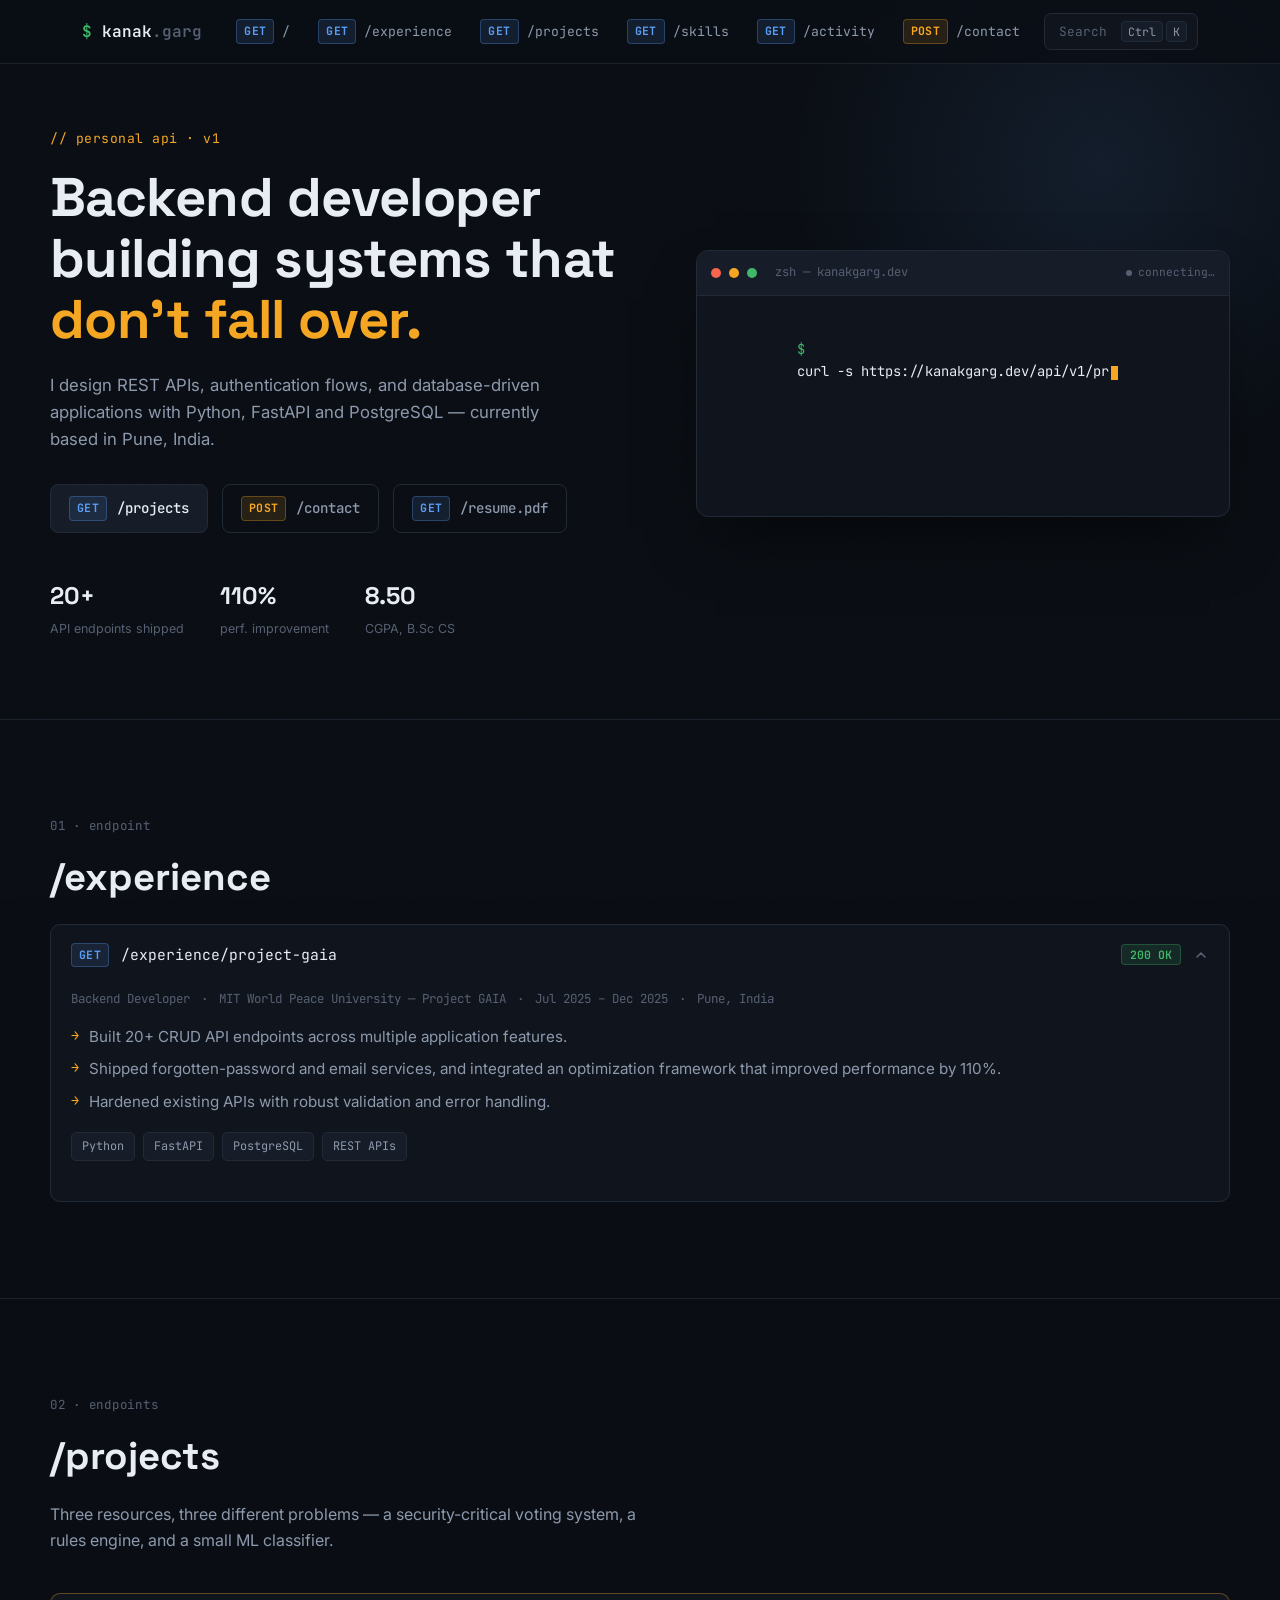
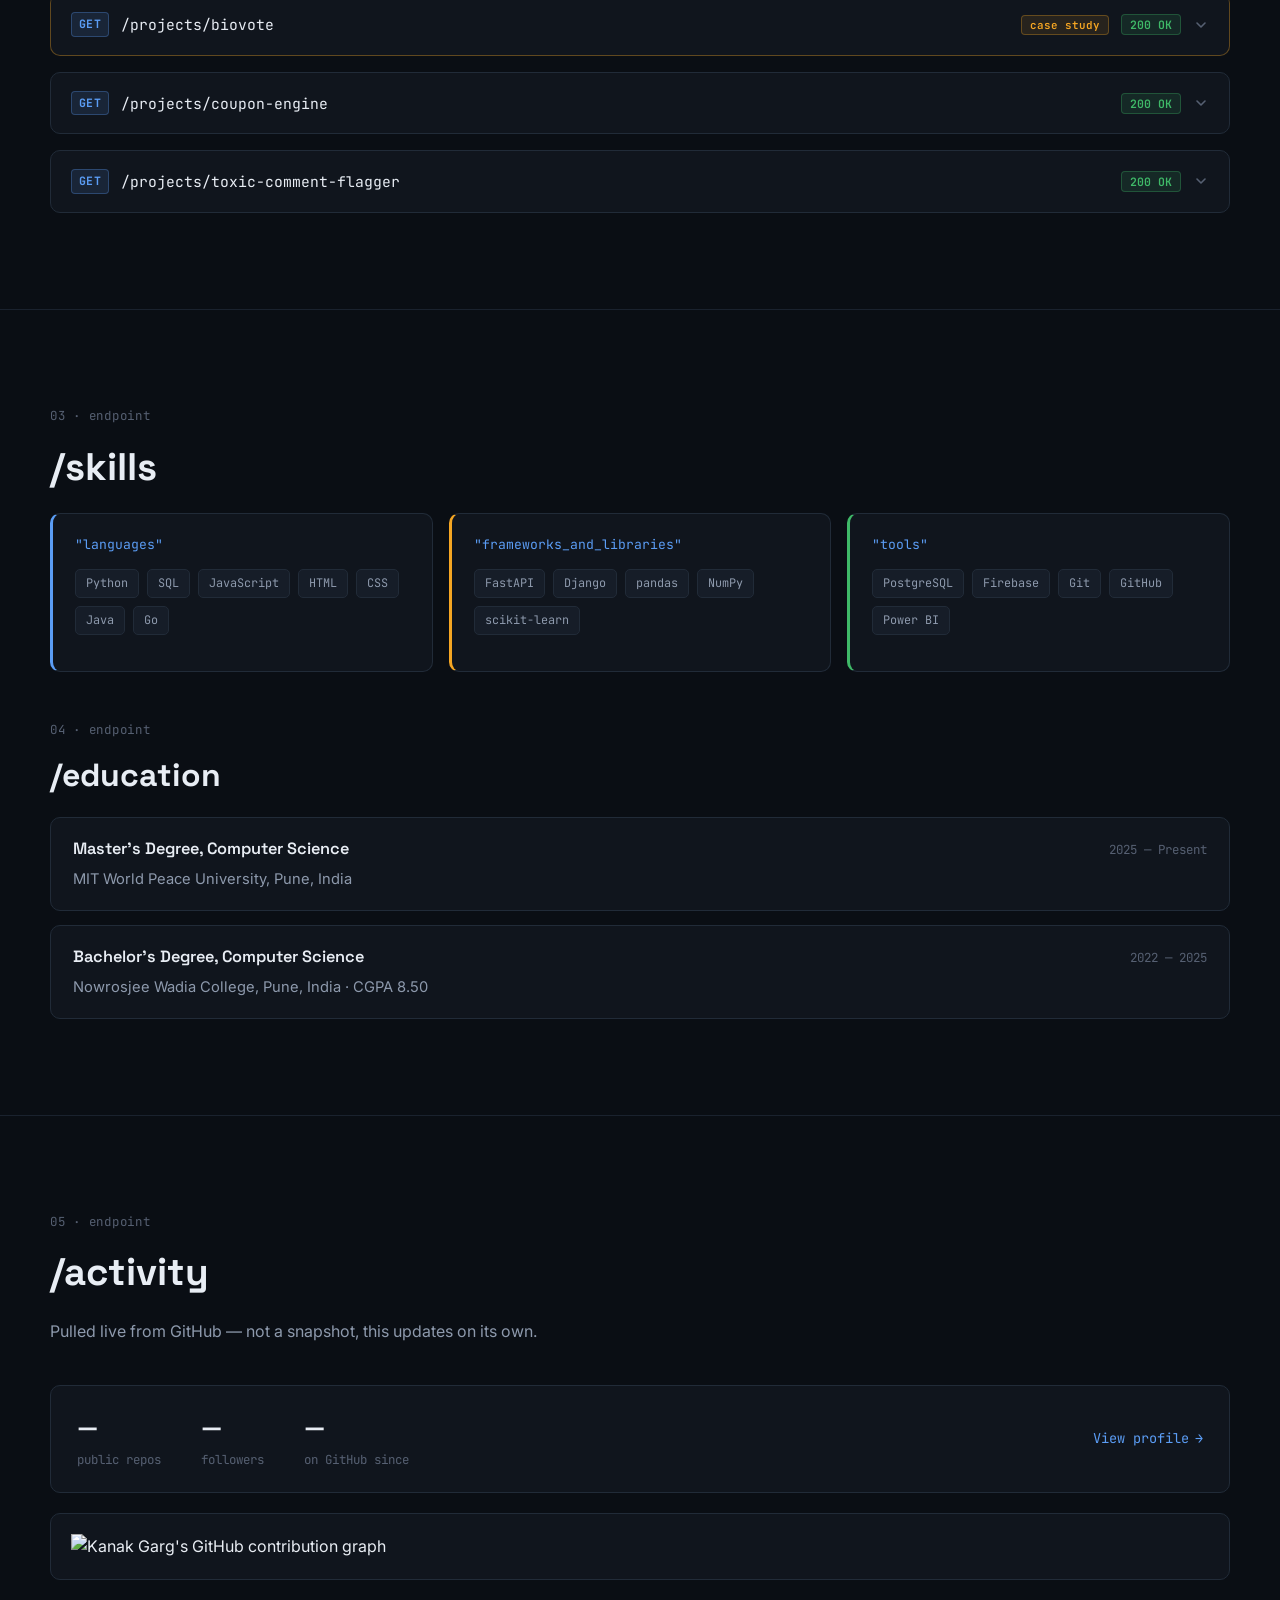
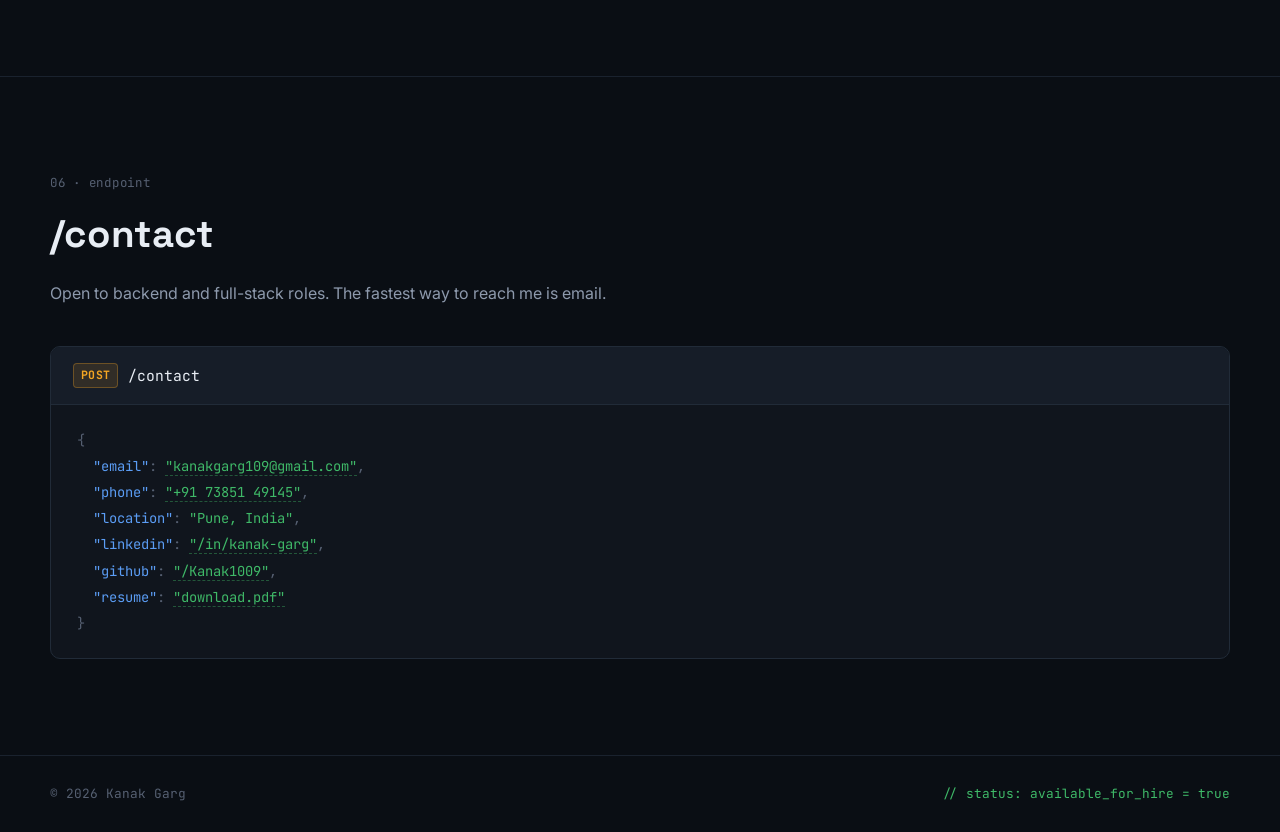
==== commit 666b310c: "deploy: d8f3e451808f0c54a27c850d8a8132cadc89a005" ====
--- a/index.html
+++ b/index.html
@@ -331,47 +331,10 @@
     </div>
   </section>
 
-  <!-- CHANGELOG -->
-  <section class="section" id="changelog">
-    <div class="section-inner">
-      <p class="section-eyebrow">06 &middot; endpoint</p>
-      <h2 class="section-title">/changelog</h2>
-      <p class="section-sub">A running log, not a highlight reel. Update the dates below as things actually happen.</p>
-
-      <ul class="changelog-list reveal">
-        <li class="changelog-item">
-          <span class="changelog-hash">a3f9c1e</span>
-          <span class="changelog-msg">Deployed a live FastAPI backend behind this portfolio's terminal widget</span>
-          <span class="changelog-date">Aug 2026</span>
-        </li>
-        <li class="changelog-item">
-          <span class="changelog-hash">7d2b048</span>
-          <span class="changelog-msg">Working through Striver's A2Z DSA course, structuring notes for GitHub</span>
-          <span class="changelog-date">Ongoing</span>
-        </li>
-        <li class="changelog-item">
-          <span class="changelog-hash">e91a3c7</span>
-          <span class="changelog-msg">Wrapped up Backend Developer role on Project GAIA at MIT WPU</span>
-          <span class="changelog-date">Dec 2025</span>
-        </li>
-        <li class="changelog-item">
-          <span class="changelog-hash">4f0d612</span>
-          <span class="changelog-msg">Built the vote-validation and RBAC layer for BioVote</span>
-          <span class="changelog-date">2025</span>
-        </li>
-        <li class="changelog-item">
-          <span class="changelog-hash">c88e2a0</span>
-          <span class="changelog-msg">Started MSc in Computer Science at MIT World Peace University</span>
-          <span class="changelog-date">2025</span>
-        </li>
-      </ul>
-    </div>
-  </section>
-
   <!-- CONTACT -->
   <section class="section" id="contact">
     <div class="section-inner">
-      <p class="section-eyebrow">07 &middot; endpoint</p>
+      <p class="section-eyebrow">06 &middot; endpoint</p>
       <h2 class="section-title">/contact</h2>
       <p class="section-sub">Open to backend and full-stack roles. The fastest way to reach me is email.</p>
 
--- a/style.css
+++ b/style.css
@@ -583,27 +583,6 @@
   .gh-stat-link{ margin-left: 0; width: 100%; }
 }
 
-/* changelog */
-.changelog-list{ display: flex; flex-direction: column; gap: 2px; }
-.changelog-item{
-  display: flex; align-items: baseline; gap: 16px;
-  padding: 14px 18px;
-  background: var(--bg-surface);
-  border: 1px solid var(--border);
-  border-radius: 8px;
-  font-family: var(--font-mono);
-  font-size: 0.86rem;
-}
-.changelog-item + .changelog-item{ margin-top: 8px; }
-.changelog-hash{ color: var(--accent-amber); flex-shrink: 0; }
-.changelog-msg{ color: var(--text-primary); flex: 1; font-family: var(--font-body); font-size: 0.92rem; }
-.changelog-date{ color: var(--text-tertiary); font-size: 0.78rem; flex-shrink: 0; }
-
-@media (max-width: 640px){
-  .changelog-item{ flex-wrap: wrap; }
-  .changelog-msg{ order: 3; width: 100%; }
-}
-
 /* contact */
 .contact-panel{
   background: var(--bg-surface);
@@ -690,12 +669,11 @@
 
   .hero-title, .section-title, .eyebrow, .section-eyebrow{ color: #111 !important; }
   .hero-sub, .section-sub, .endpoint-desc, .bullet-list li, .edu-school,
-  .stat-label, .text-secondary, .case-text, .gh-stat-label, .changelog-date{ color: #333 !important; }
-  .case-label, .featured-badge, .gh-stat-num, .changelog-hash{ color: #a05a00 !important; }
-  .changelog-msg{ color: #111 !important; }
+  .stat-label, .text-secondary, .case-text, .gh-stat-label{ color: #333 !important; }
+  .case-label, .featured-badge, .gh-stat-num{ color: #a05a00 !important; }
 
   .endpoint-card, .json-panel, .edu-item, .contact-panel, .skills-block,
-  .activity-stats, .activity-graph, .changelog-item{
+  .activity-stats, .activity-graph{
     background: #fff !important;
     border: 1px solid #ccc !important;
     box-shadow: none !important;
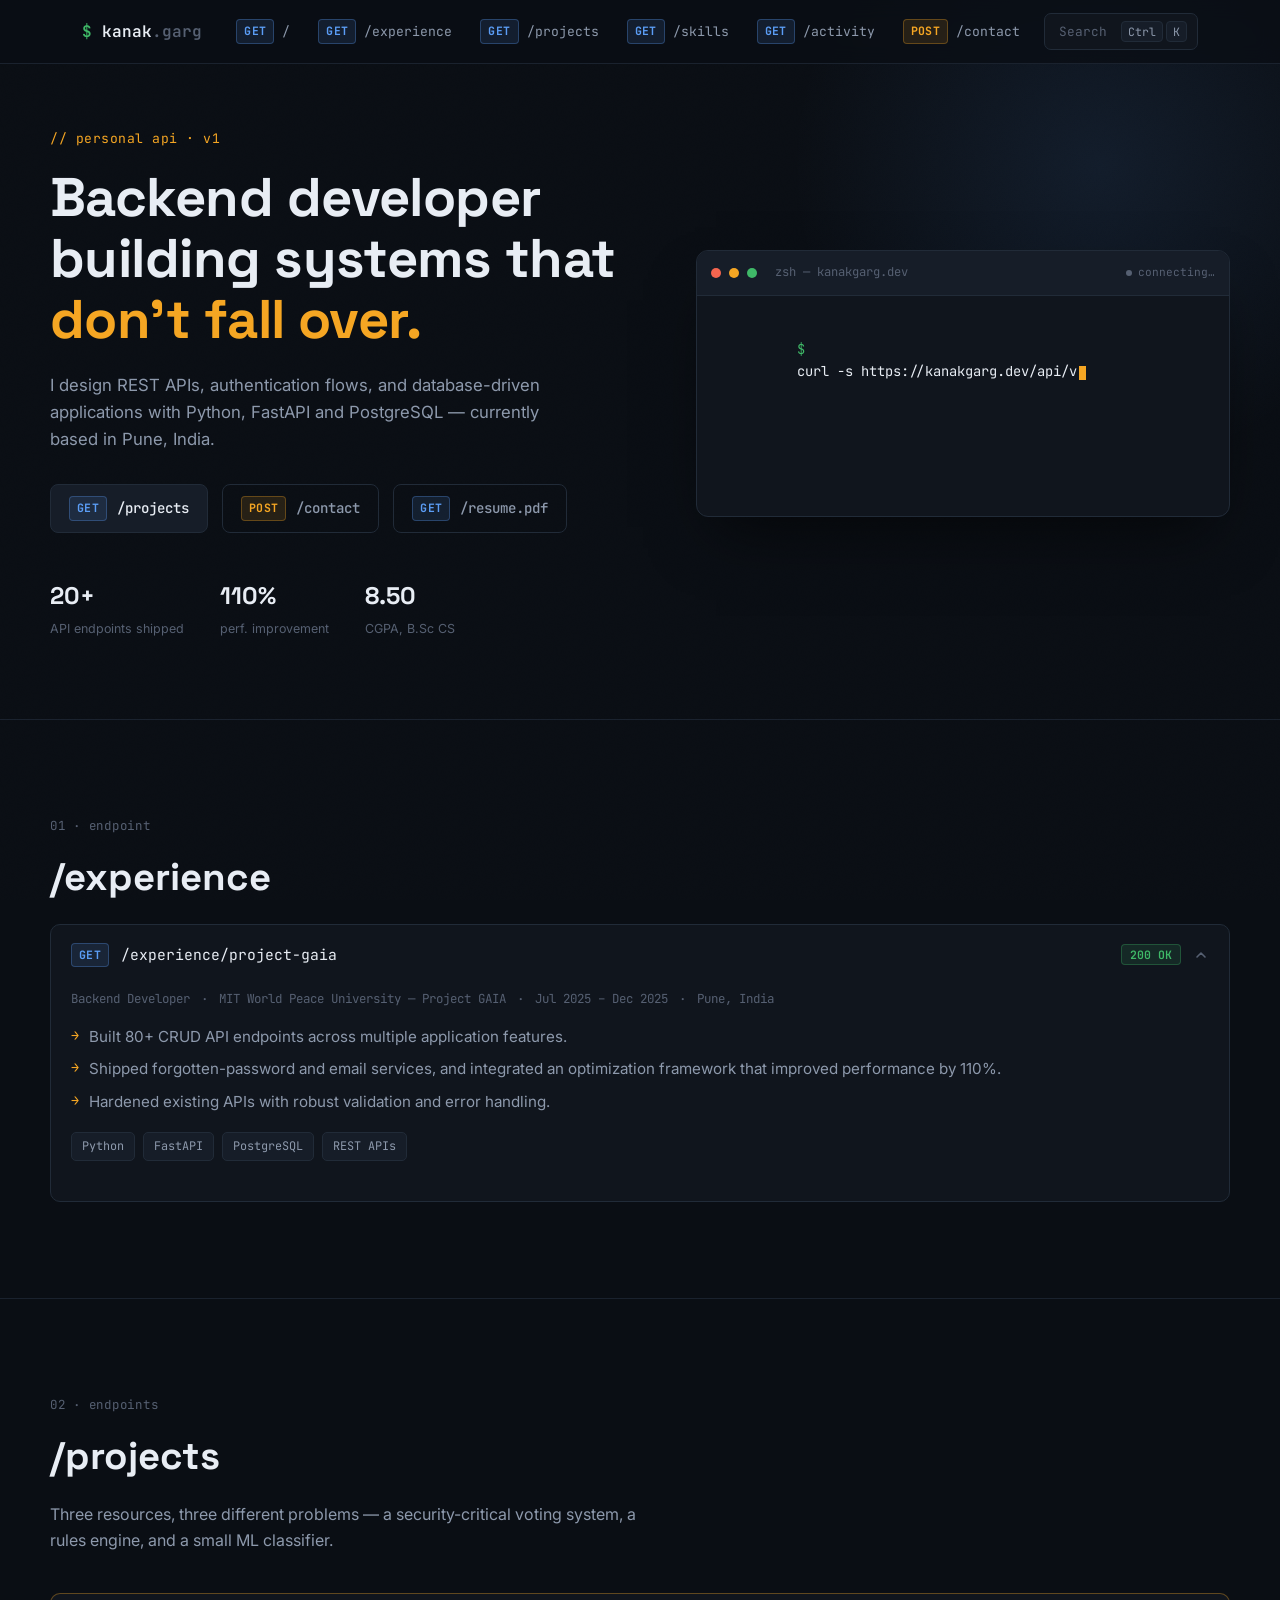
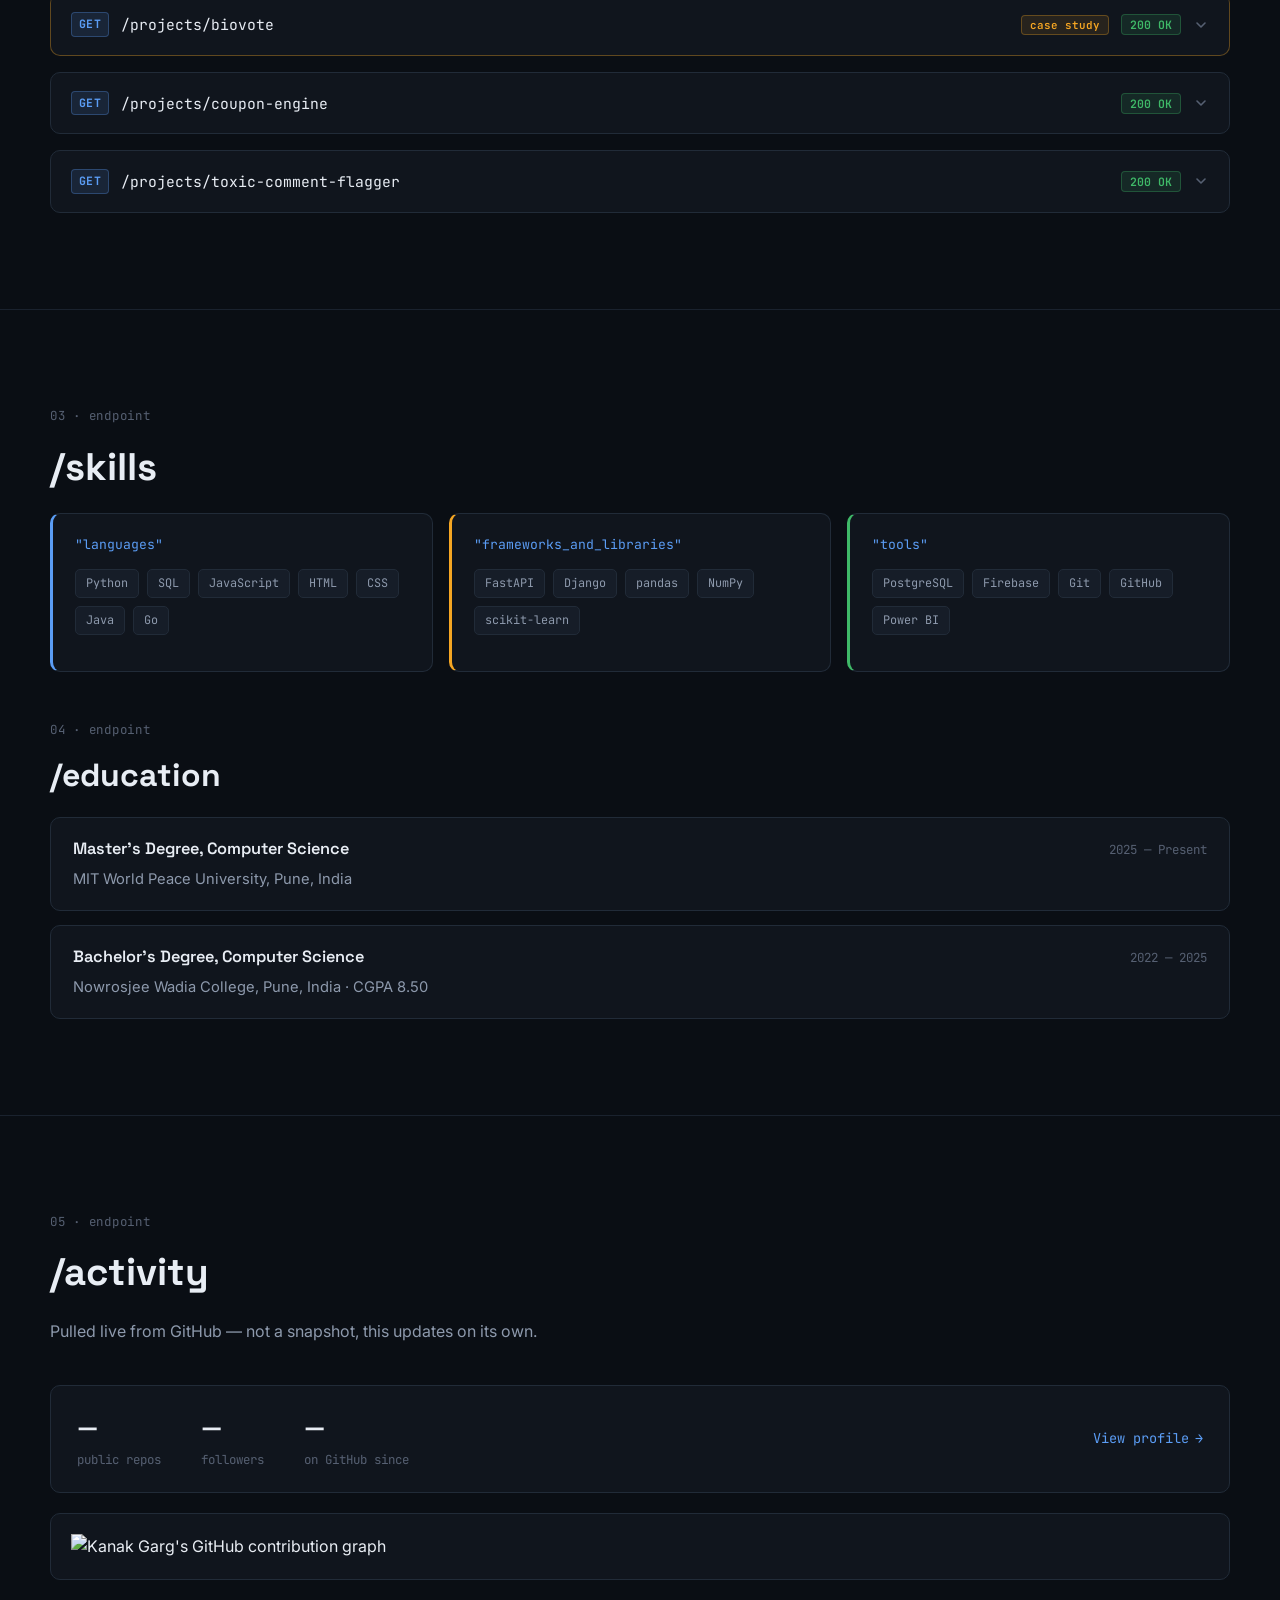
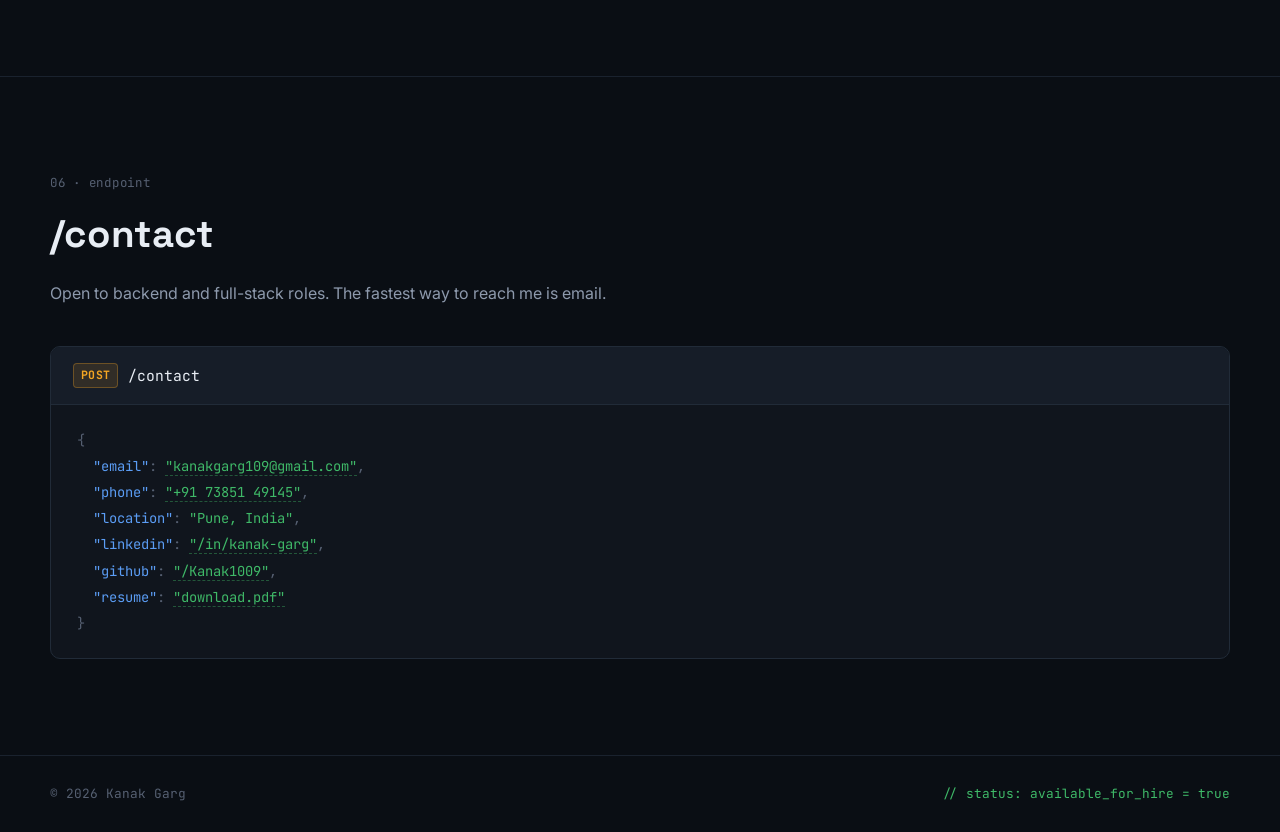
==== commit 20b921db: "deploy: a9192ba2ab201b9d22445ef5a299d44ce7fe43d6" ====
--- a/index.html
+++ b/index.html
@@ -149,7 +149,7 @@
             <span class="meta-item">Pune, India</span>
           </div>
           <ul class="bullet-list">
-            <li>Built 20+ CRUD API endpoints across multiple application features.</li>
+            <li>Built 80+ CRUD API endpoints across multiple application features.</li>
             <li>Shipped forgotten-password and email services, and integrated an optimization framework that improved performance by 110%.</li>
             <li>Hardened existing APIs with robust validation and error handling.</li>
           </ul>
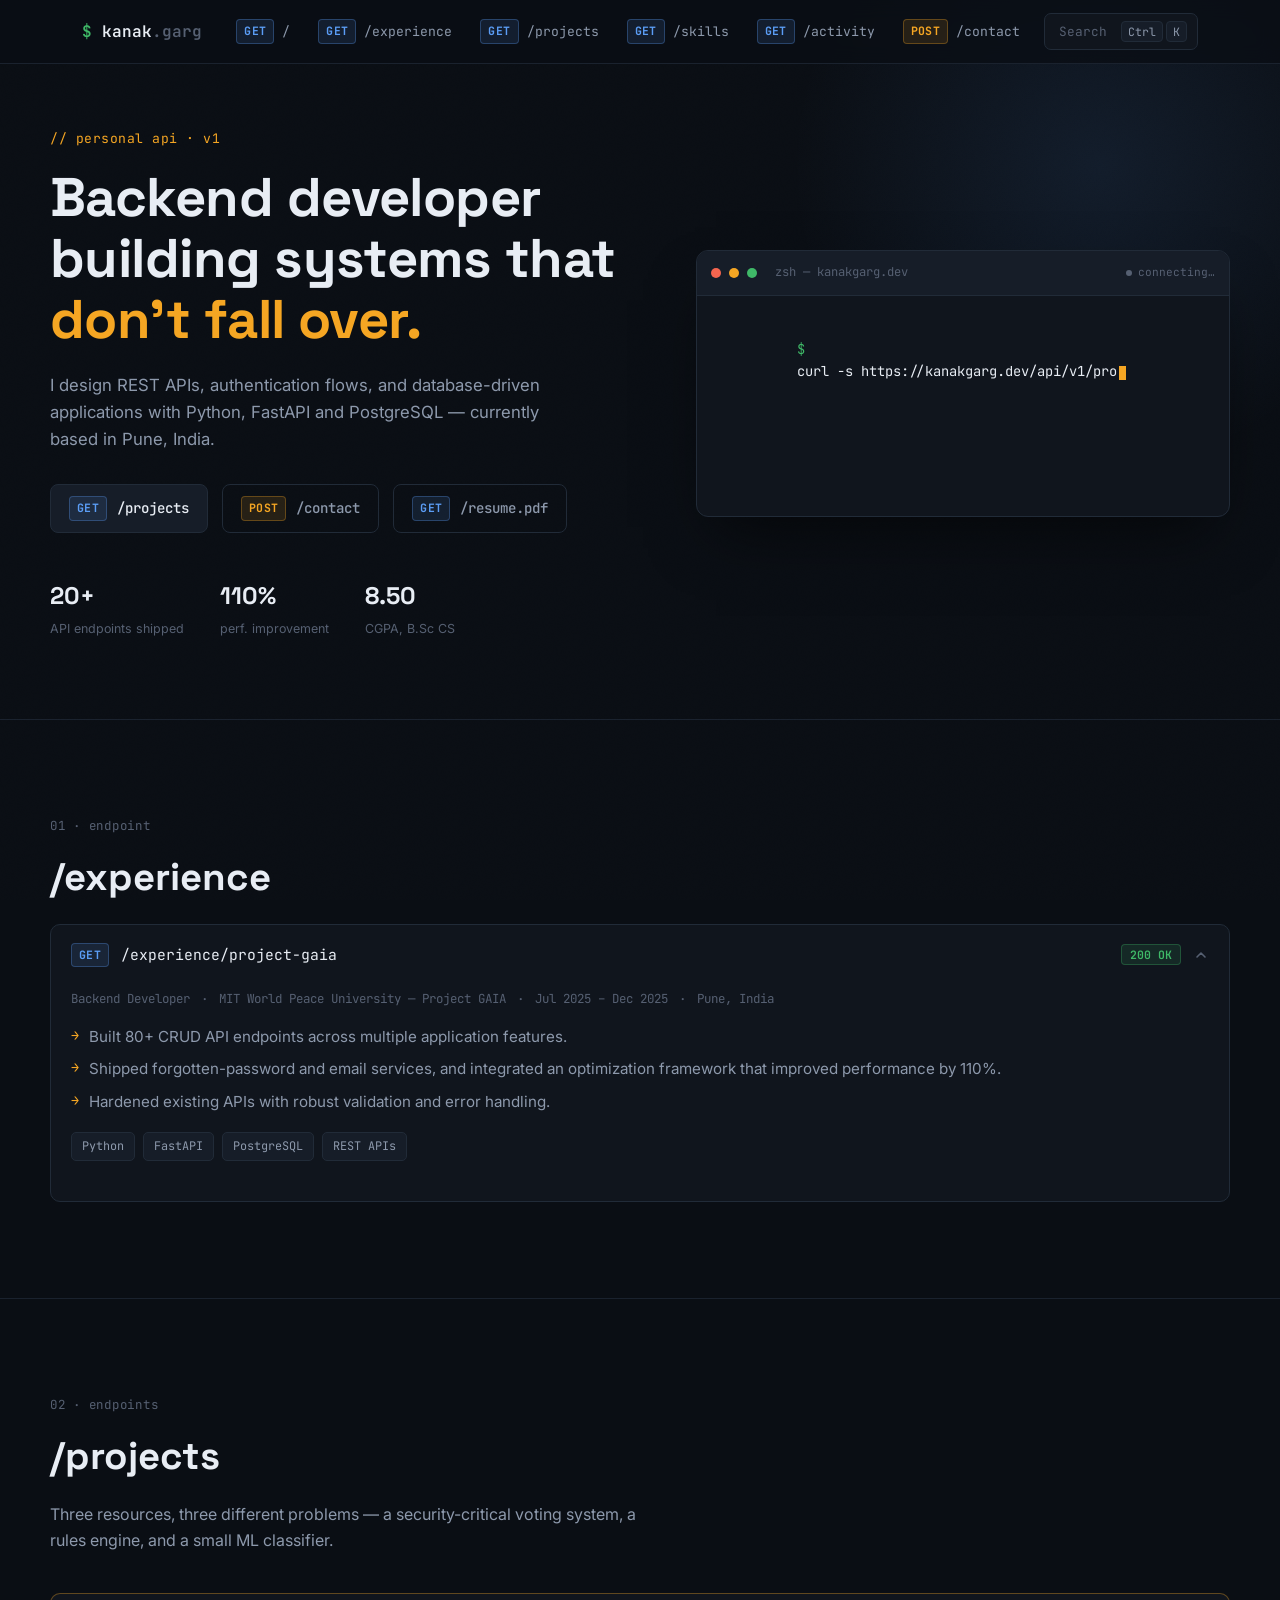
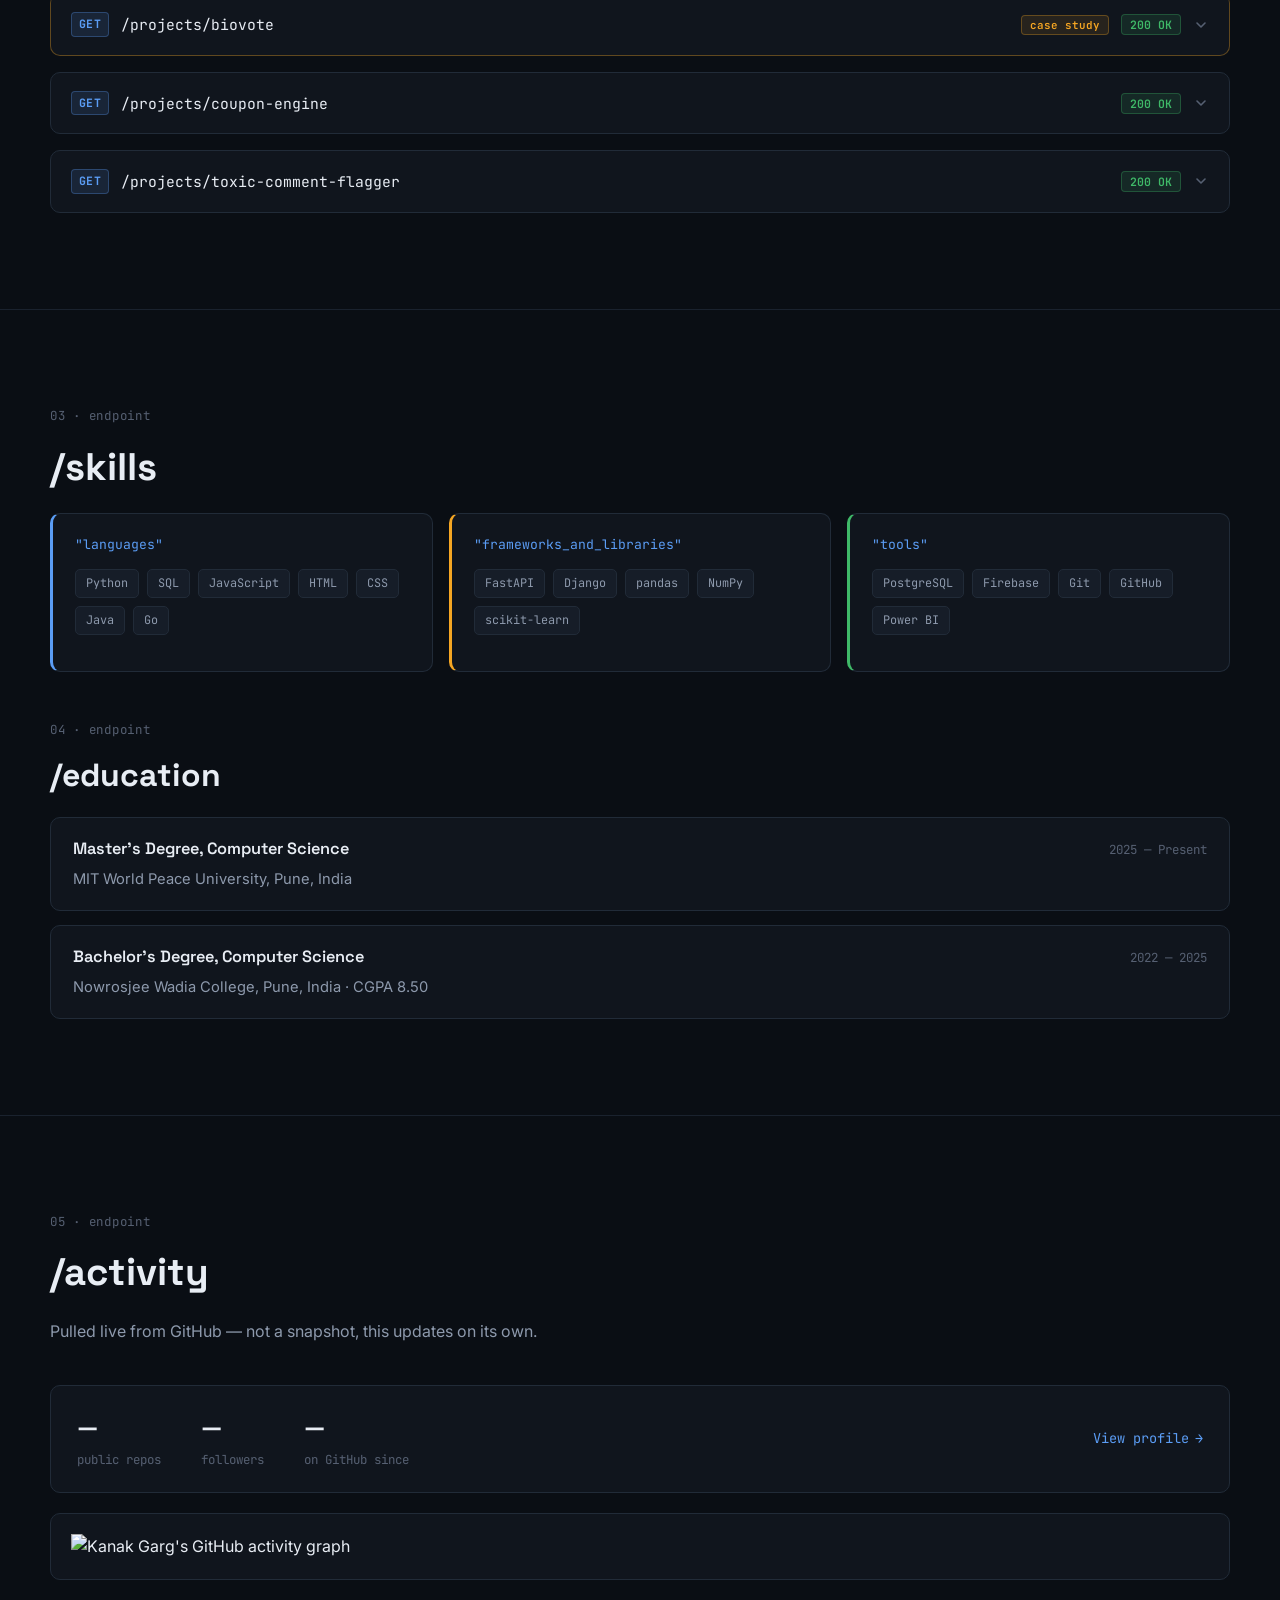
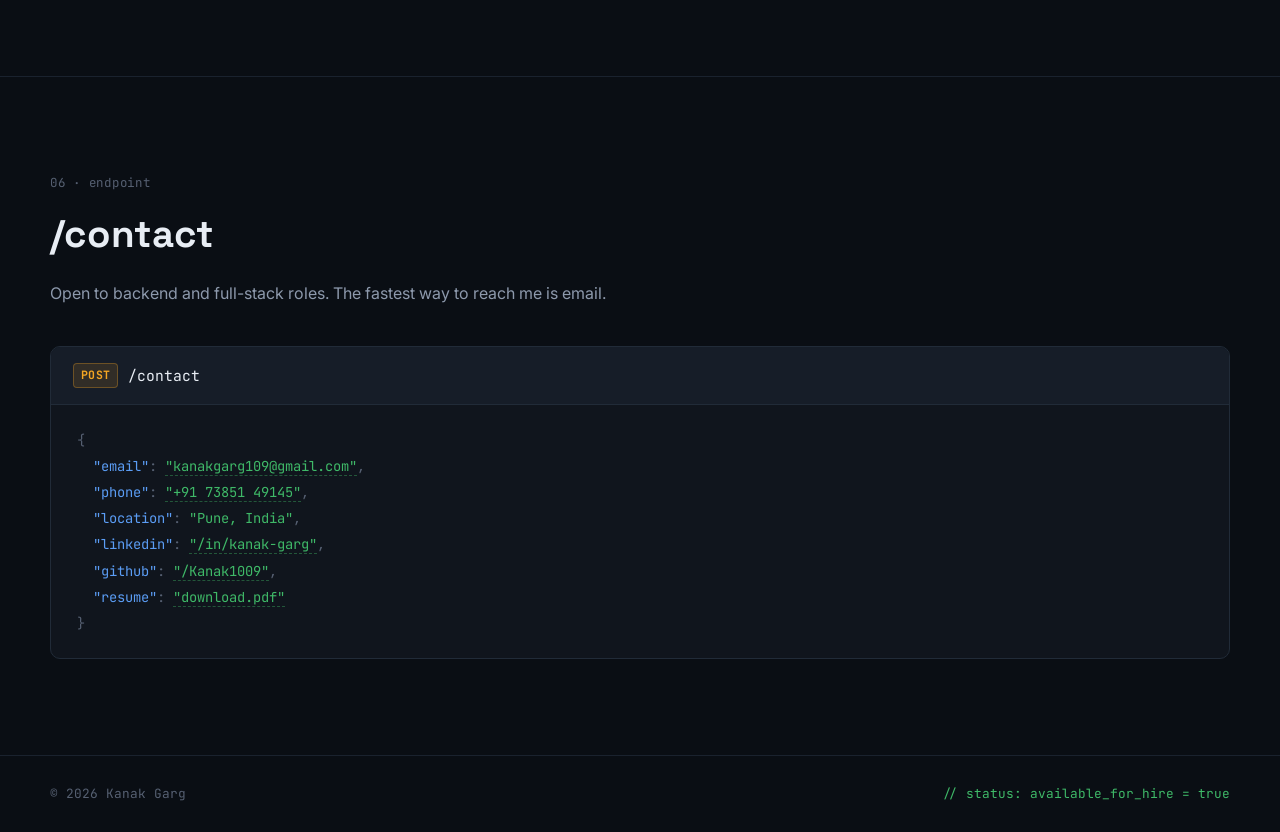
==== commit a413cb65: "deploy: b047d1edc348f614ad2de6f7ccd3e74fd809fd7a" ====
--- a/index.html
+++ b/index.html
@@ -326,7 +326,7 @@
       </div>
 
       <div class="activity-graph reveal">
-        <img src="https://ghchart.rshah.org/5B9DF5/Kanak1009" alt="Kanak Garg's GitHub contribution graph" class="gh-chart" loading="lazy">
+        <img src="https://github-readme-activity-graph.vercel.app/graph?username=Kanak1009&bg_color=10151D&color=8D99AC&line=5B9DF5&point=F5A623&area_color=5B9DF5&area=true&hide_border=true&hide_title=true" alt="Kanak Garg's GitHub activity graph" class="gh-chart" loading="lazy">
       </div>
     </div>
   </section>
--- a/style.css
+++ b/style.css
@@ -576,7 +576,7 @@
   padding: 20px;
   overflow-x: auto;
 }
-.gh-chart{ display: block; min-width: 640px; width: 100%; filter: saturate(0.9); }
+.gh-chart{ display: block; min-width: 480px; width: 100%; }
 
 @media (max-width: 640px){
   .activity-stats{ gap: 24px; }
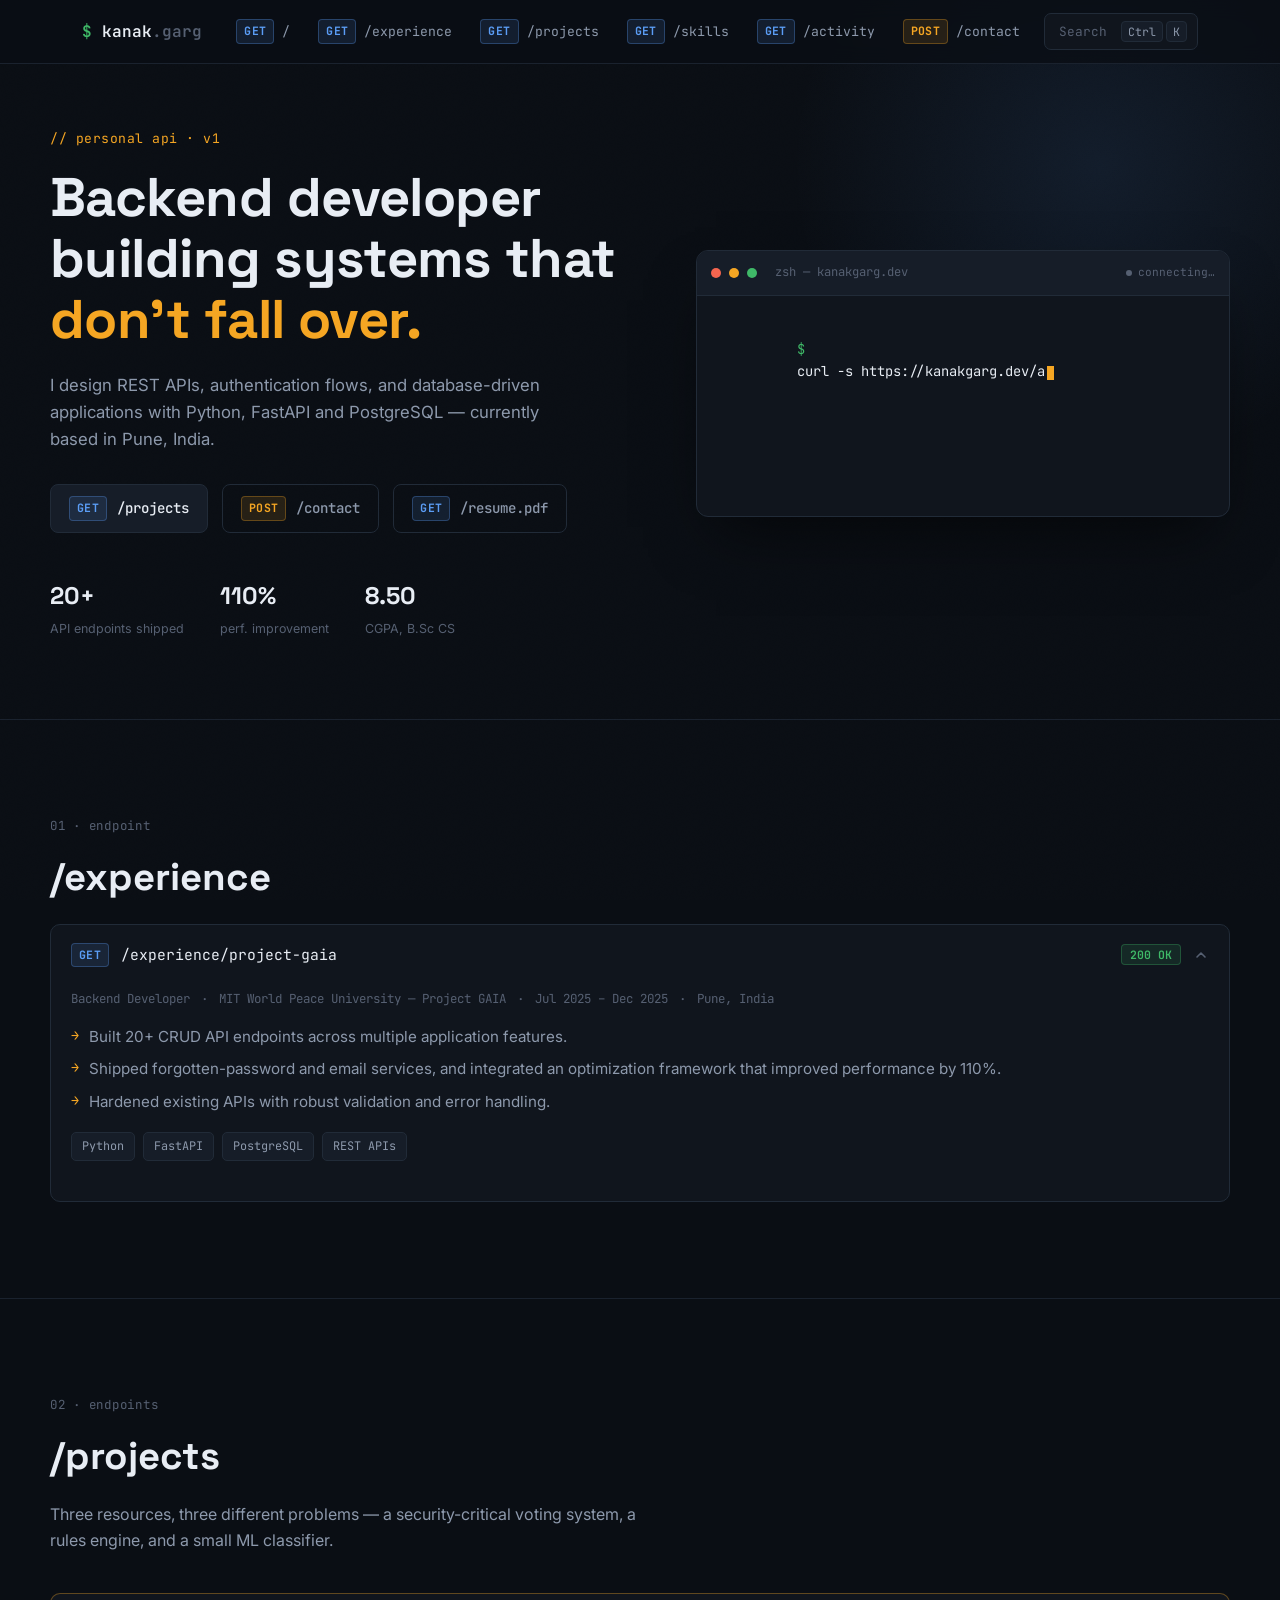
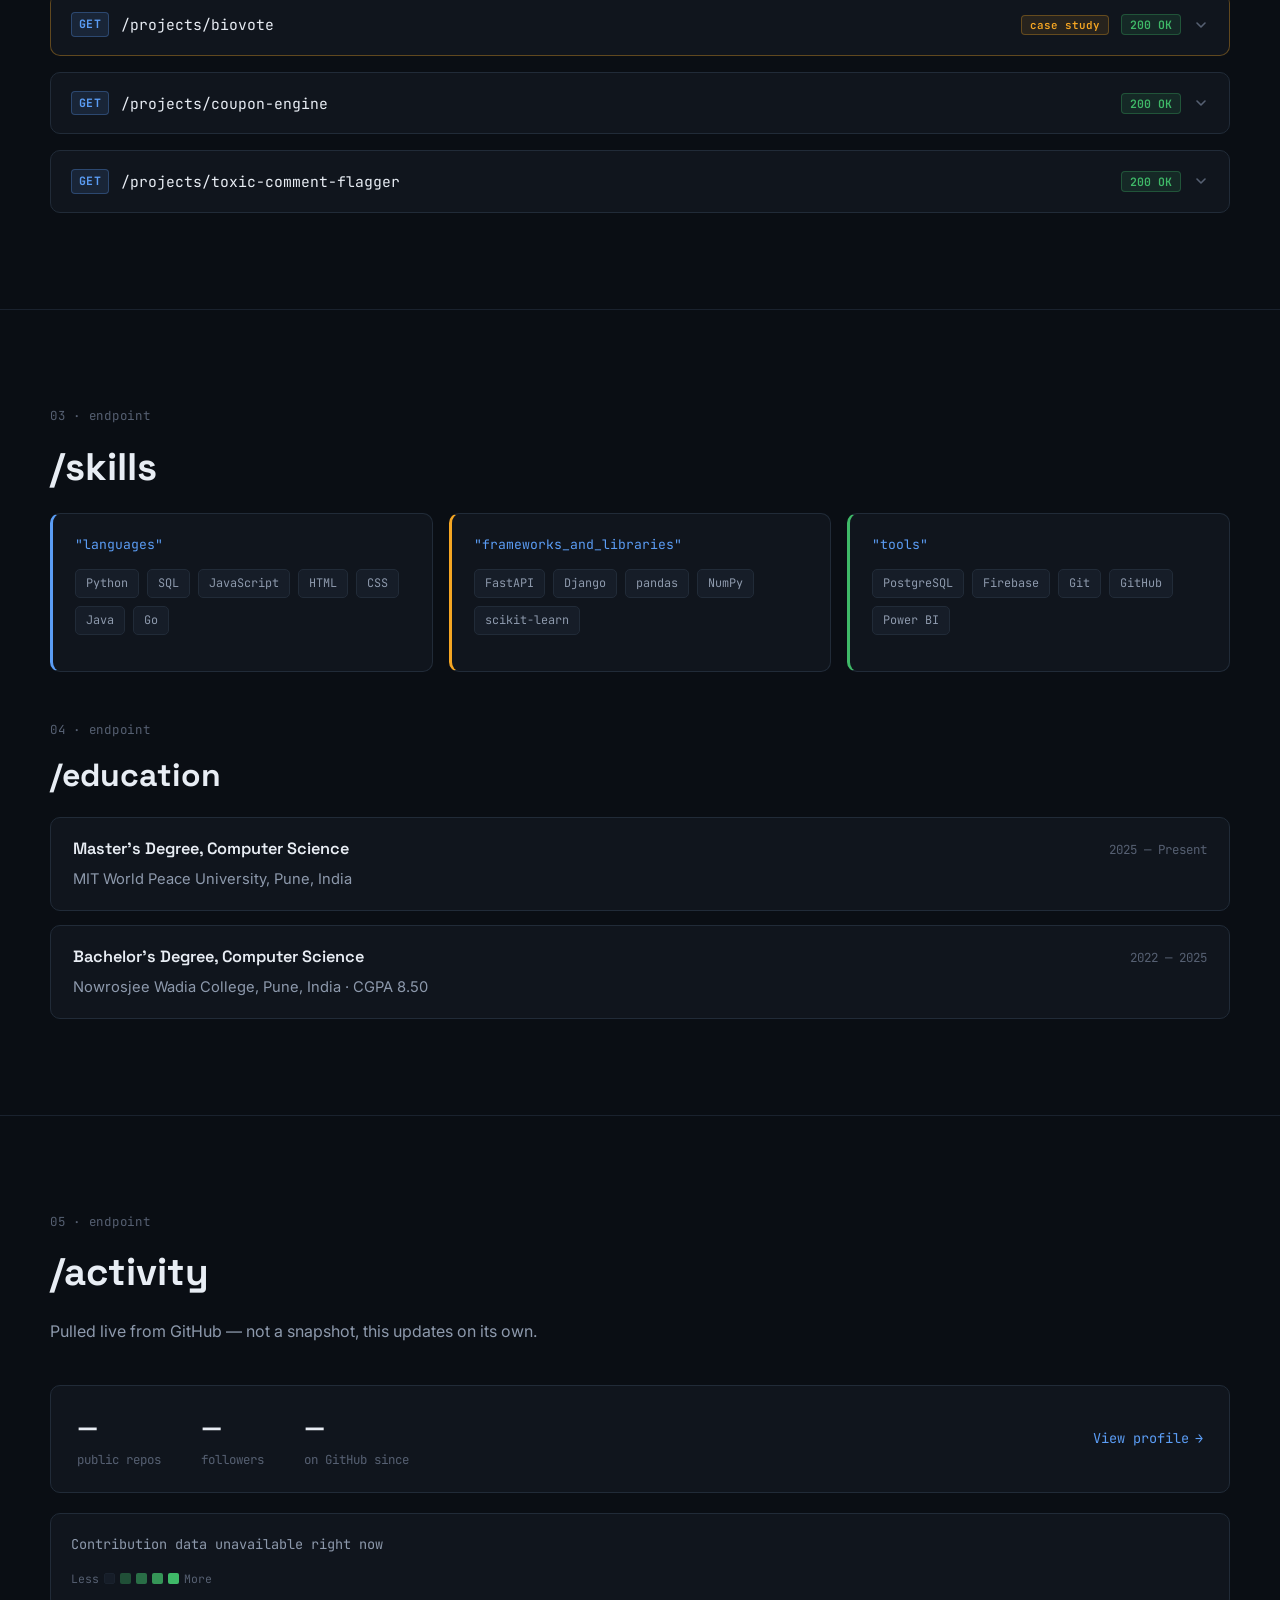
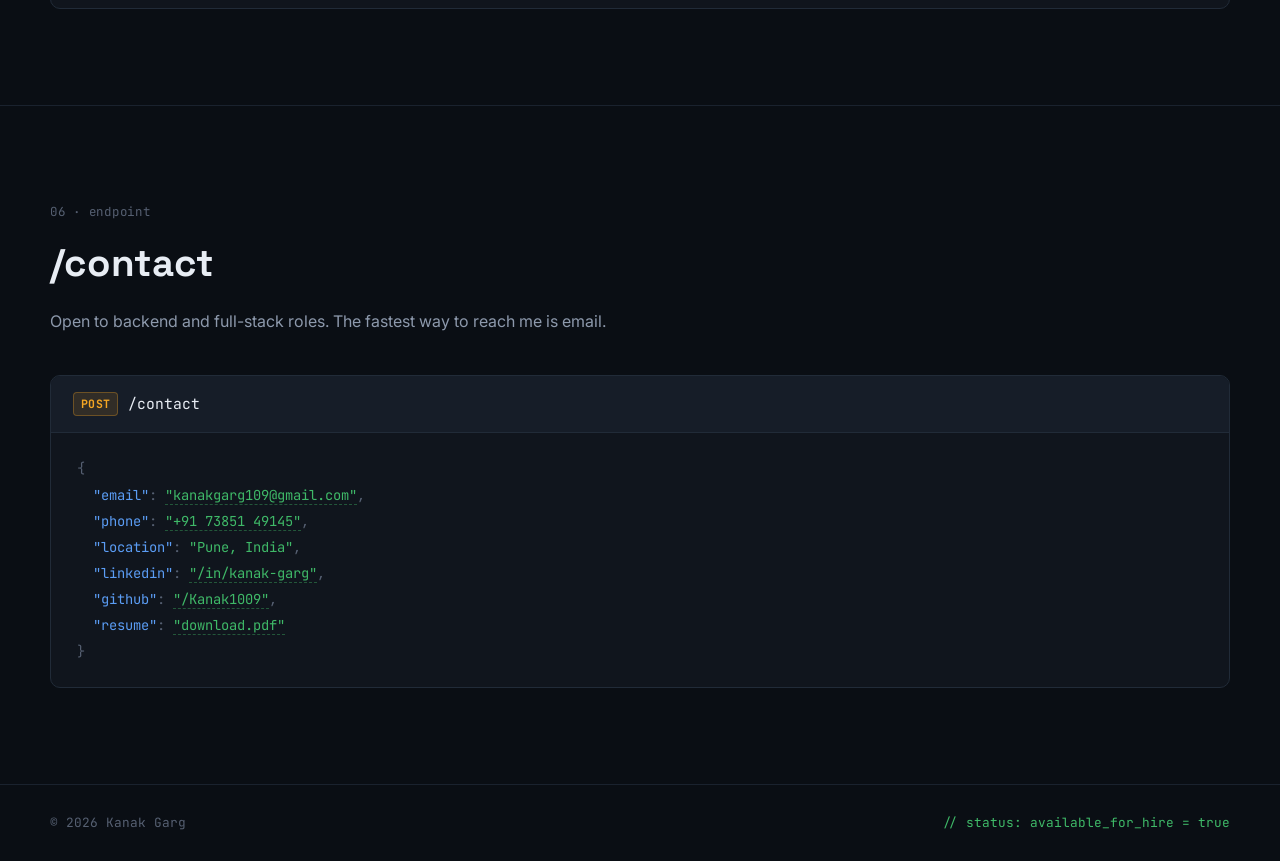
==== commit edbe58a0: "deploy: c642cc3ea5cfd1a7d13dffa9acb42ac76bd4b0bb" ====
--- a/index.html
+++ b/index.html
@@ -149,7 +149,7 @@
             <span class="meta-item">Pune, India</span>
           </div>
           <ul class="bullet-list">
-            <li>Built 80+ CRUD API endpoints across multiple application features.</li>
+            <li>Built 20+ CRUD API endpoints across multiple application features.</li>
             <li>Shipped forgotten-password and email services, and integrated an optimization framework that improved performance by 110%.</li>
             <li>Hardened existing APIs with robust validation and error handling.</li>
           </ul>
@@ -326,7 +326,27 @@
       </div>
 
       <div class="activity-graph reveal">
-        <img src="https://github-readme-activity-graph.vercel.app/graph?username=Kanak1009&bg_color=10151D&color=8D99AC&line=5B9DF5&point=F5A623&area_color=5B9DF5&area=true&hide_border=true&hide_title=true" alt="Kanak Garg's GitHub activity graph" class="gh-chart" loading="lazy">
+        <div class="gh-cal-head">
+          <span id="ghCalTotal" class="gh-cal-total">Loading contributions…</span>
+        </div>
+        <div class="gh-cal-wrap">
+          <div class="gh-cal-months" id="ghCalMonths"></div>
+          <div class="gh-cal-body">
+            <div class="gh-cal-daylabels">
+              <span></span><span>Mon</span><span></span><span>Wed</span><span></span><span>Fri</span><span></span>
+            </div>
+            <div id="ghCalendar" class="gh-calendar" aria-label="GitHub contribution calendar"></div>
+          </div>
+        </div>
+        <div class="gh-cal-legend">
+          <span>Less</span>
+          <span class="gh-cell" data-level="0"></span>
+          <span class="gh-cell" data-level="1"></span>
+          <span class="gh-cell" data-level="2"></span>
+          <span class="gh-cell" data-level="3"></span>
+          <span class="gh-cell" data-level="4"></span>
+          <span>More</span>
+        </div>
       </div>
     </div>
   </section>
--- a/style.css
+++ b/style.css
@@ -578,6 +578,78 @@
 }
 .gh-chart{ display: block; min-width: 480px; width: 100%; }
 
+.gh-cal-head{
+  margin-bottom: 14px;
+  font-family: var(--font-mono);
+  font-size: 0.85rem;
+  color: var(--text-secondary);
+}
+
+.gh-cal-wrap{ position: relative; }
+.gh-cal-months{
+  position: relative;
+  height: 16px;
+  margin-bottom: 4px;
+  margin-left: 28px;
+  font-family: var(--font-mono);
+  font-size: 0.7rem;
+  color: var(--text-tertiary);
+}
+.gh-cal-months span{ position: absolute; top: 0; white-space: nowrap; }
+
+.gh-cal-body{ display: flex; gap: 6px; }
+.gh-cal-daylabels{
+  display: flex; flex-direction: column; gap: 3px;
+  flex-shrink: 0; width: 22px;
+  font-family: var(--font-mono);
+  font-size: 0.66rem;
+  color: var(--text-tertiary);
+}
+.gh-cal-daylabels span{ height: 11px; line-height: 11px; }
+
+.gh-calendar{
+  display: flex;
+  gap: 3px;
+  overflow-x: auto;
+  padding-bottom: 4px;
+}
+.gh-cal-week{ display: flex; flex-direction: column; gap: 3px; }
+.gh-cal-cell{
+  width: 11px; height: 11px;
+  border-radius: 2px;
+  background: var(--bg-elevated);
+  border: 1px solid var(--border-soft);
+}
+.gh-cal-cell.empty{ background: transparent; border: none; }
+.gh-cal-cell[data-level="1"]{ background: rgba(63,185,104,0.35); border-color: transparent; }
+.gh-cal-cell[data-level="2"]{ background: rgba(63,185,104,0.55); border-color: transparent; }
+.gh-cal-cell[data-level="3"]{ background: rgba(63,185,104,0.78); border-color: transparent; }
+.gh-cal-cell[data-level="4"]{ background: var(--accent-green); border-color: transparent; }
+
+.gh-cal-legend{
+  display: flex; align-items: center; gap: 5px;
+  margin-top: 14px;
+  font-family: var(--font-mono);
+  font-size: 0.72rem;
+  color: var(--text-tertiary);
+}
+.gh-cal-legend .gh-cell{
+  width: 11px; height: 11px;
+  border-radius: 2px;
+  background: var(--bg-elevated);
+  border: 1px solid var(--border-soft);
+  display: inline-block;
+}
+.gh-cal-legend .gh-cell[data-level="1"]{ background: rgba(63,185,104,0.35); border-color: transparent; }
+.gh-cal-legend .gh-cell[data-level="2"]{ background: rgba(63,185,104,0.55); border-color: transparent; }
+.gh-cal-legend .gh-cell[data-level="3"]{ background: rgba(63,185,104,0.78); border-color: transparent; }
+.gh-cal-legend .gh-cell[data-level="4"]{ background: var(--accent-green); border-color: transparent; }
+
+@media (max-width: 640px){
+  .gh-cal-cell, .gh-cal-legend .gh-cell{ width: 9px; height: 9px; }
+  .gh-cal-daylabels span{ height: 9px; line-height: 9px; }
+}
+
 @media (max-width: 640px){
   .activity-stats{ gap: 24px; }
   .gh-stat-link{ margin-left: 0; width: 100%; }
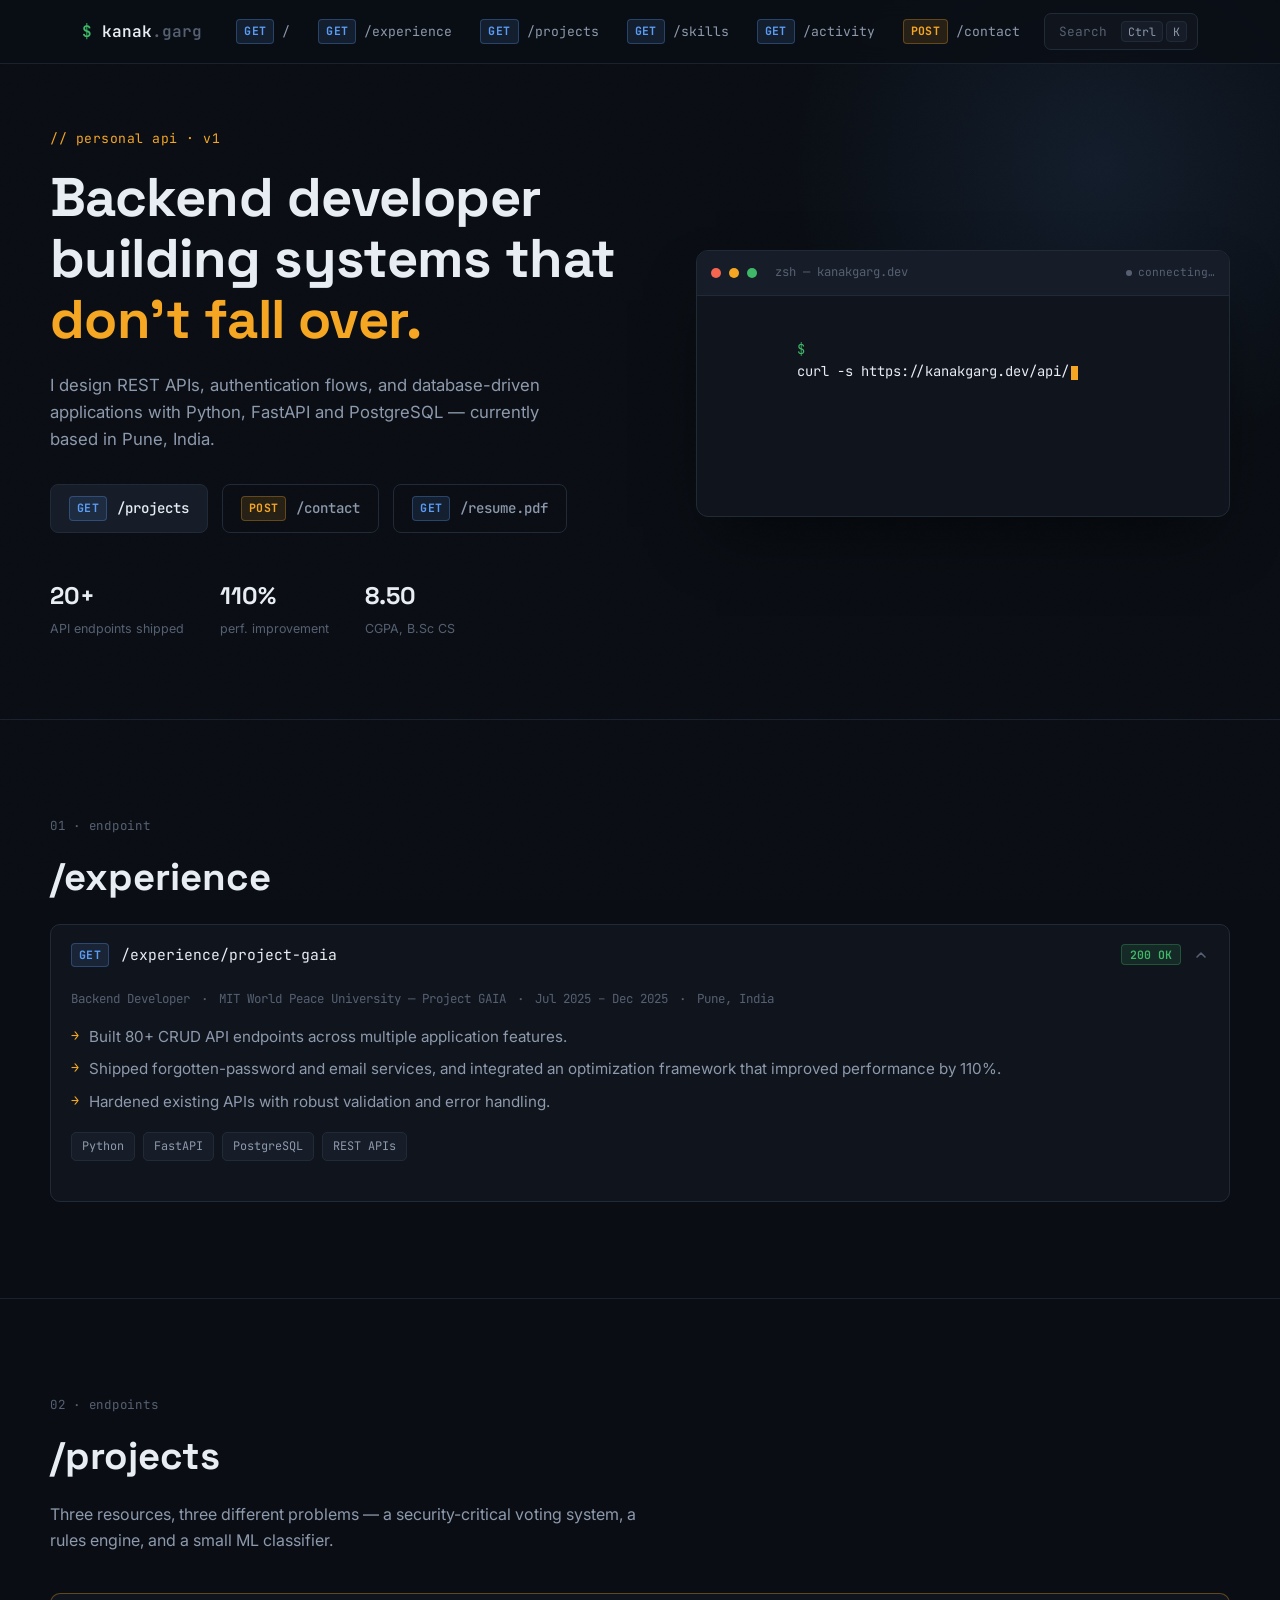
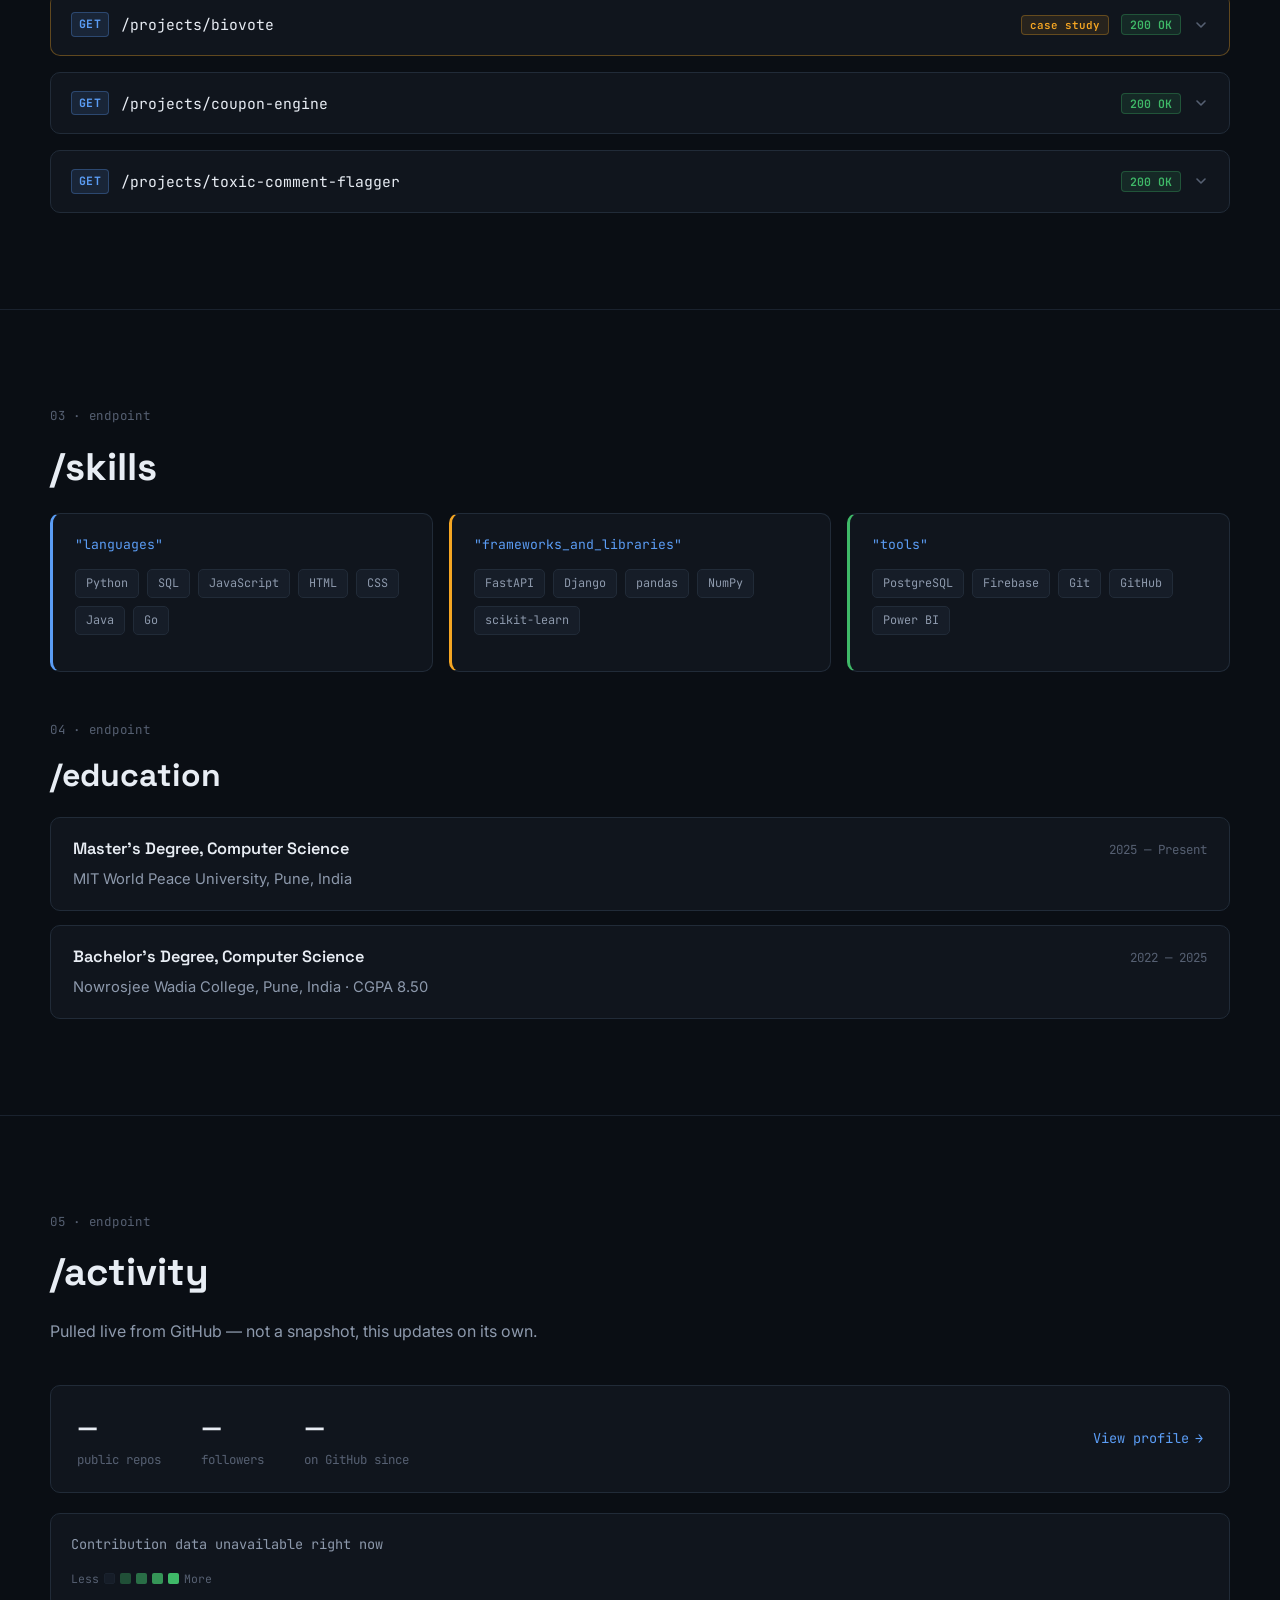
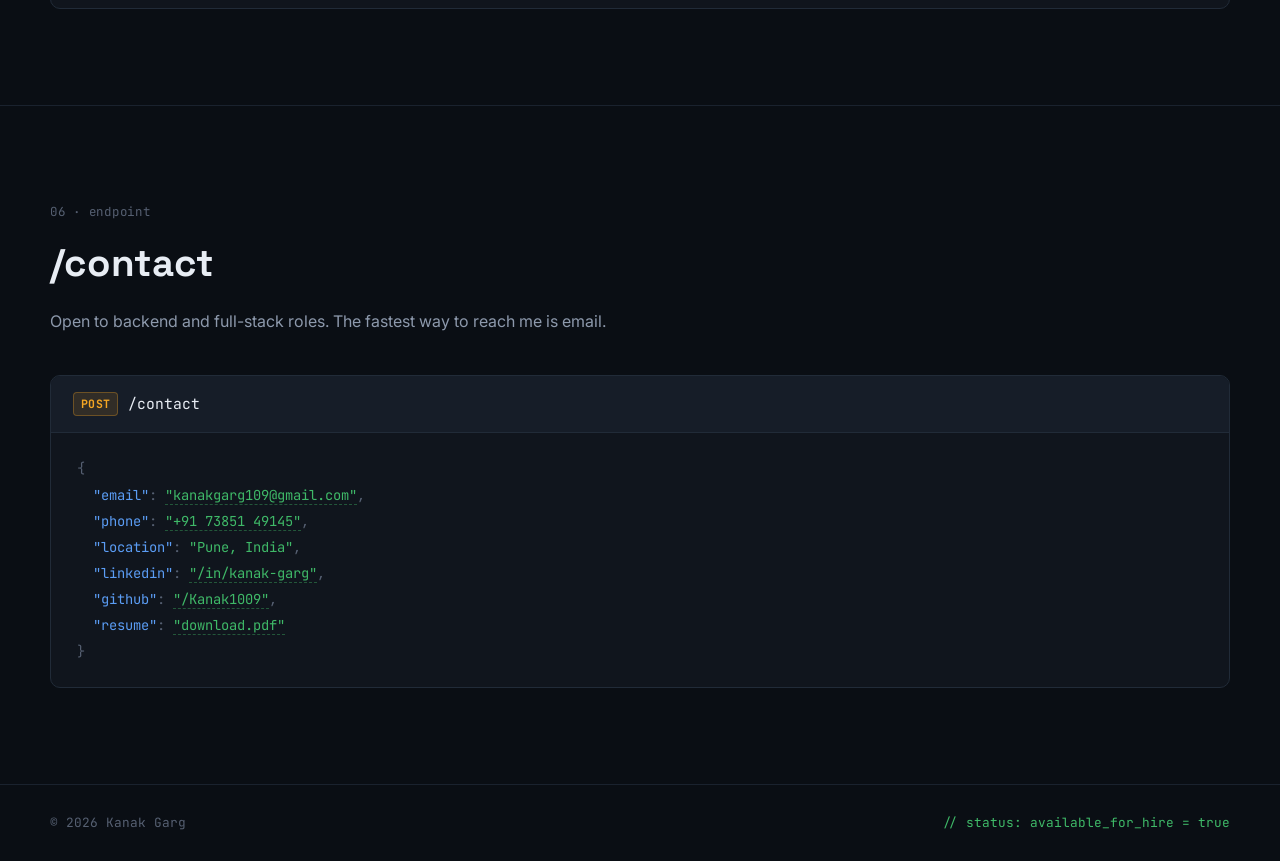
==== commit f9093f10: "deploy: 4dc4a182b90f3a0eac2b54f208dfbc7ea2e01788" ====
--- a/index.html
+++ b/index.html
@@ -149,7 +149,7 @@
             <span class="meta-item">Pune, India</span>
           </div>
           <ul class="bullet-list">
-            <li>Built 20+ CRUD API endpoints across multiple application features.</li>
+            <li>Built 80+ CRUD API endpoints across multiple application features.</li>
             <li>Shipped forgotten-password and email services, and integrated an optimization framework that improved performance by 110%.</li>
             <li>Hardened existing APIs with robust validation and error handling.</li>
           </ul>
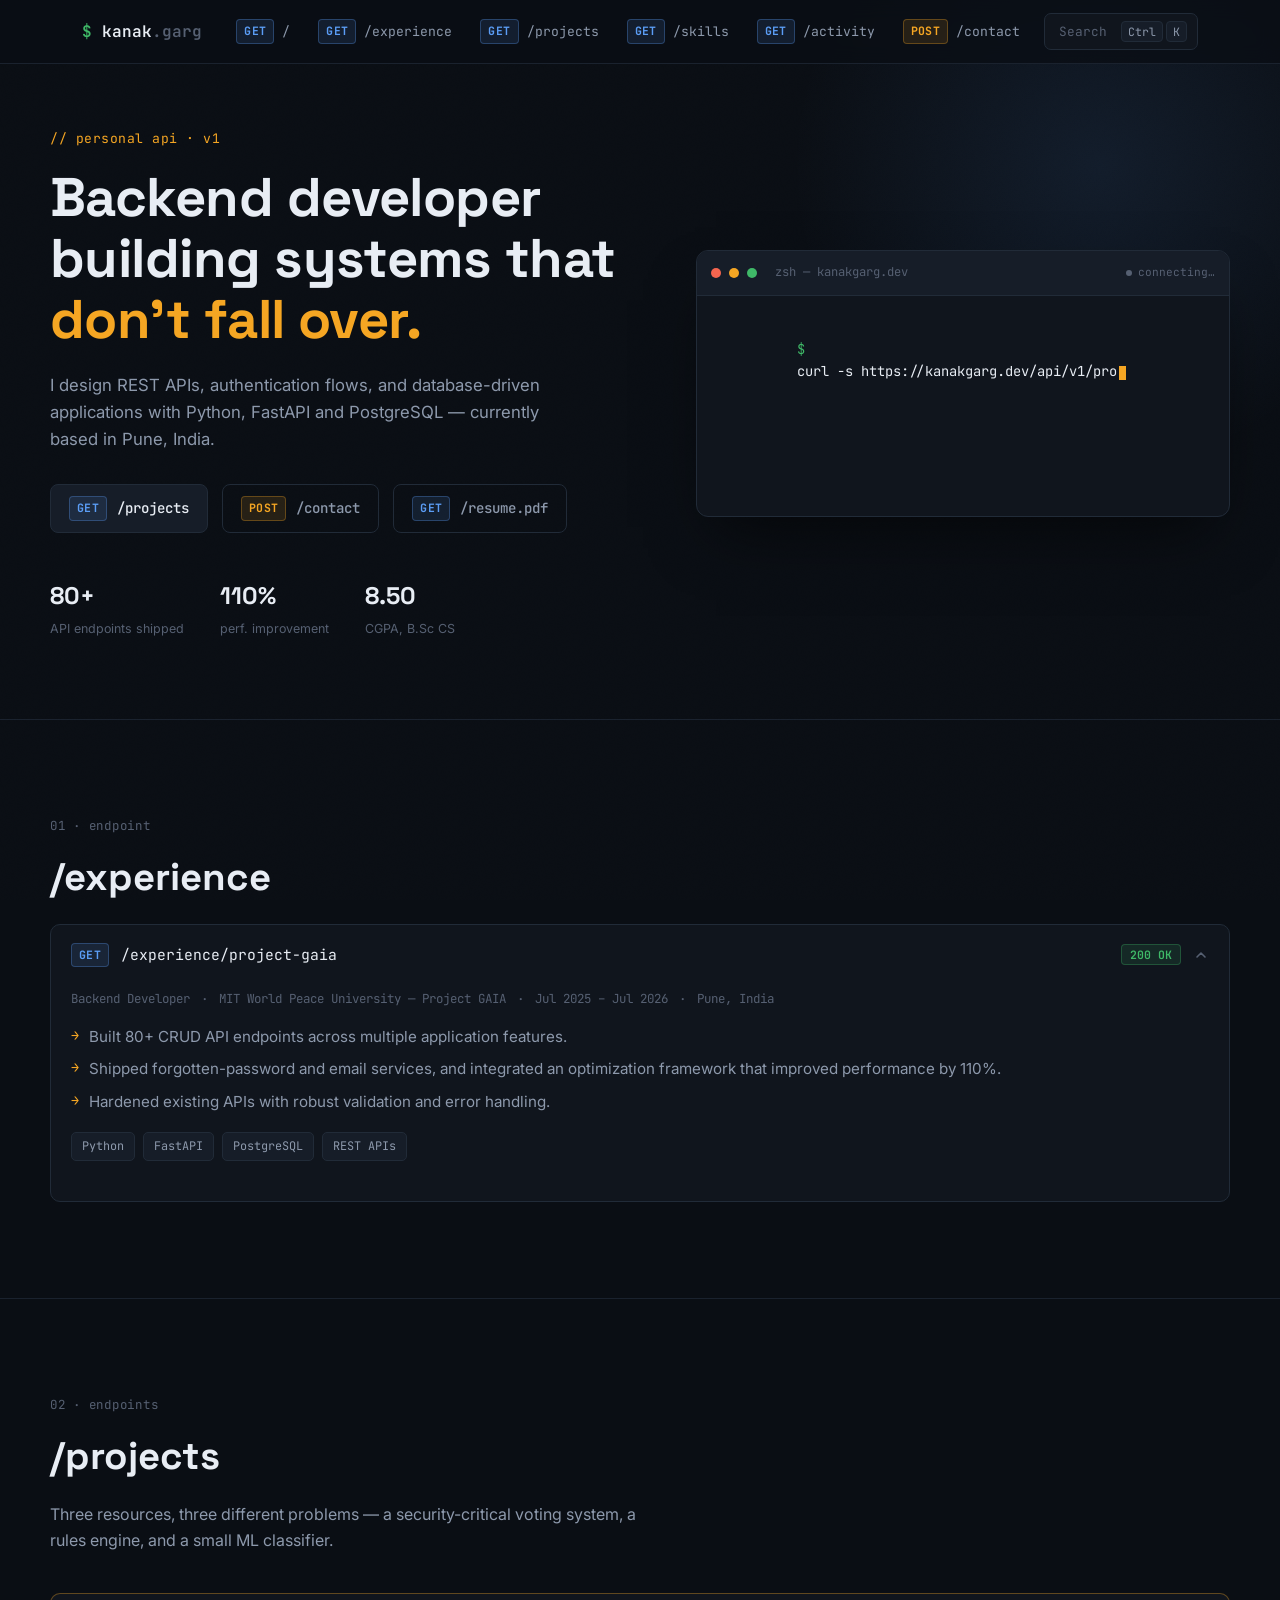
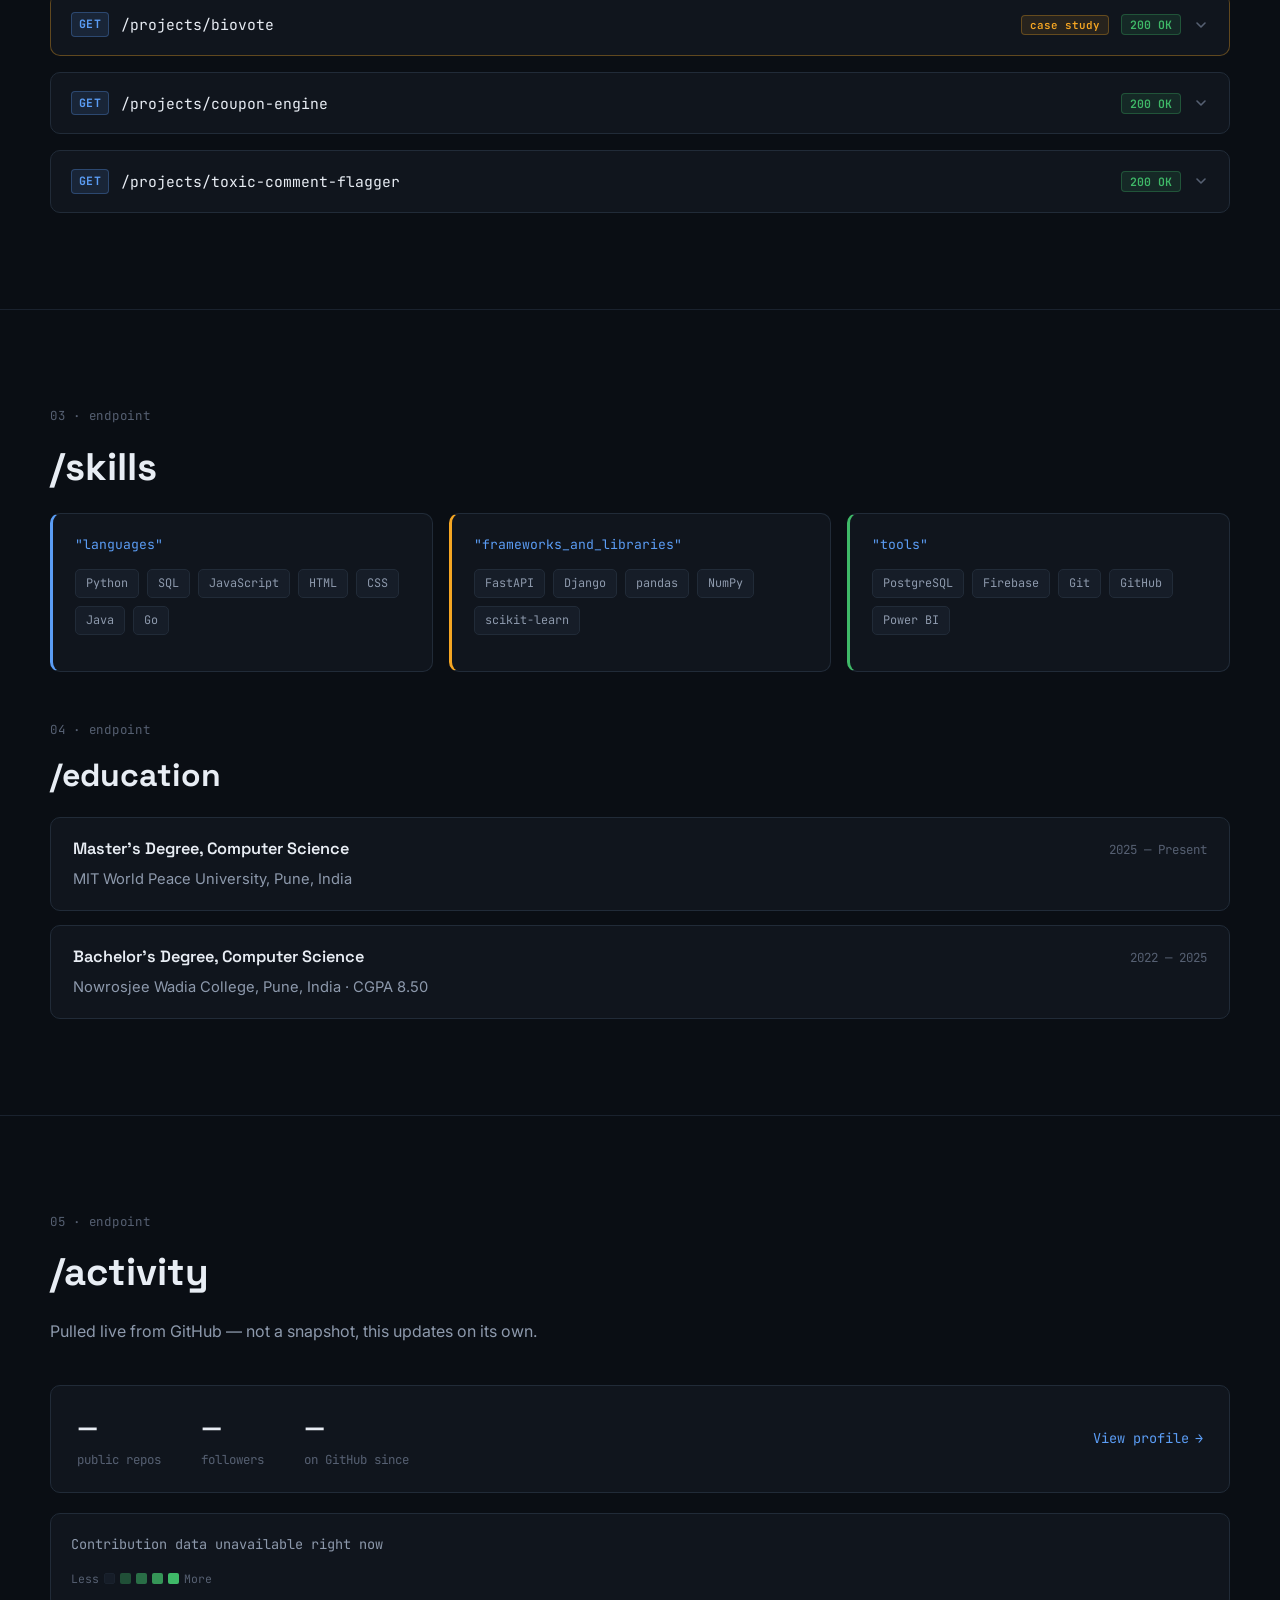
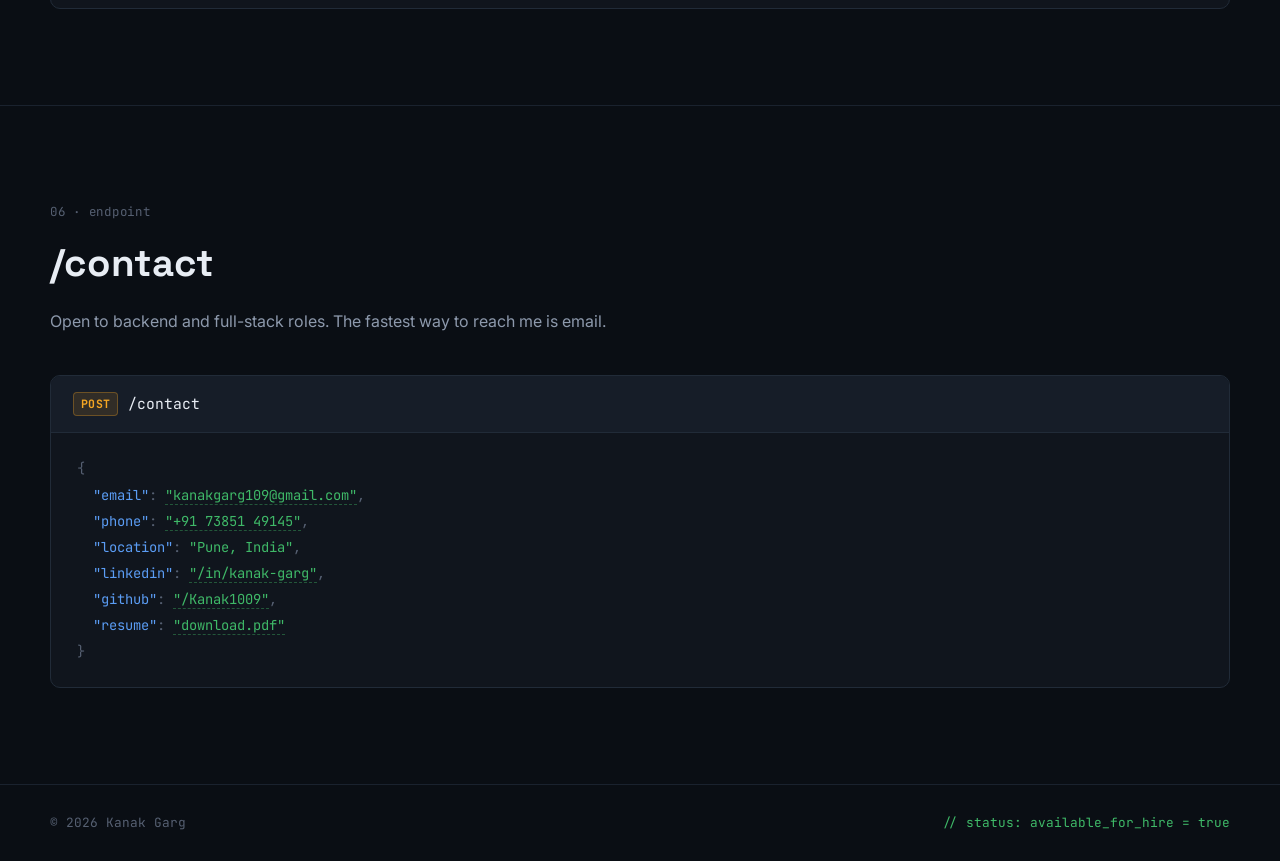
==== commit 3b134e10: "deploy: 8c22c89494765217355c9d525b02752fca27f59c" ====
--- a/index.html
+++ b/index.html
@@ -100,7 +100,7 @@
         <a href="Kanak_Garg_Resume.pdf" download class="btn btn-ghost"><span class="route-method get">GET</span> /resume.pdf</a>
       </div>
       <div class="hero-stats">
-        <div class="stat"><span class="stat-num">20+</span><span class="stat-label">API endpoints shipped</span></div>
+        <div class="stat"><span class="stat-num">80+</span><span class="stat-label">API endpoints shipped</span></div>
         <div class="stat"><span class="stat-num">110%</span><span class="stat-label">perf. improvement</span></div>
         <div class="stat"><span class="stat-num">8.50</span><span class="stat-label">CGPA, B.Sc CS</span></div>
       </div>
@@ -144,7 +144,7 @@
             <span class="meta-sep">&middot;</span>
             <span class="meta-item">MIT World Peace University — Project GAIA</span>
             <span class="meta-sep">&middot;</span>
-            <span class="meta-item">Jul 2025 – Dec 2025</span>
+            <span class="meta-item">Jul 2025 – Jul 2026</span>
             <span class="meta-sep">&middot;</span>
             <span class="meta-item">Pune, India</span>
           </div>
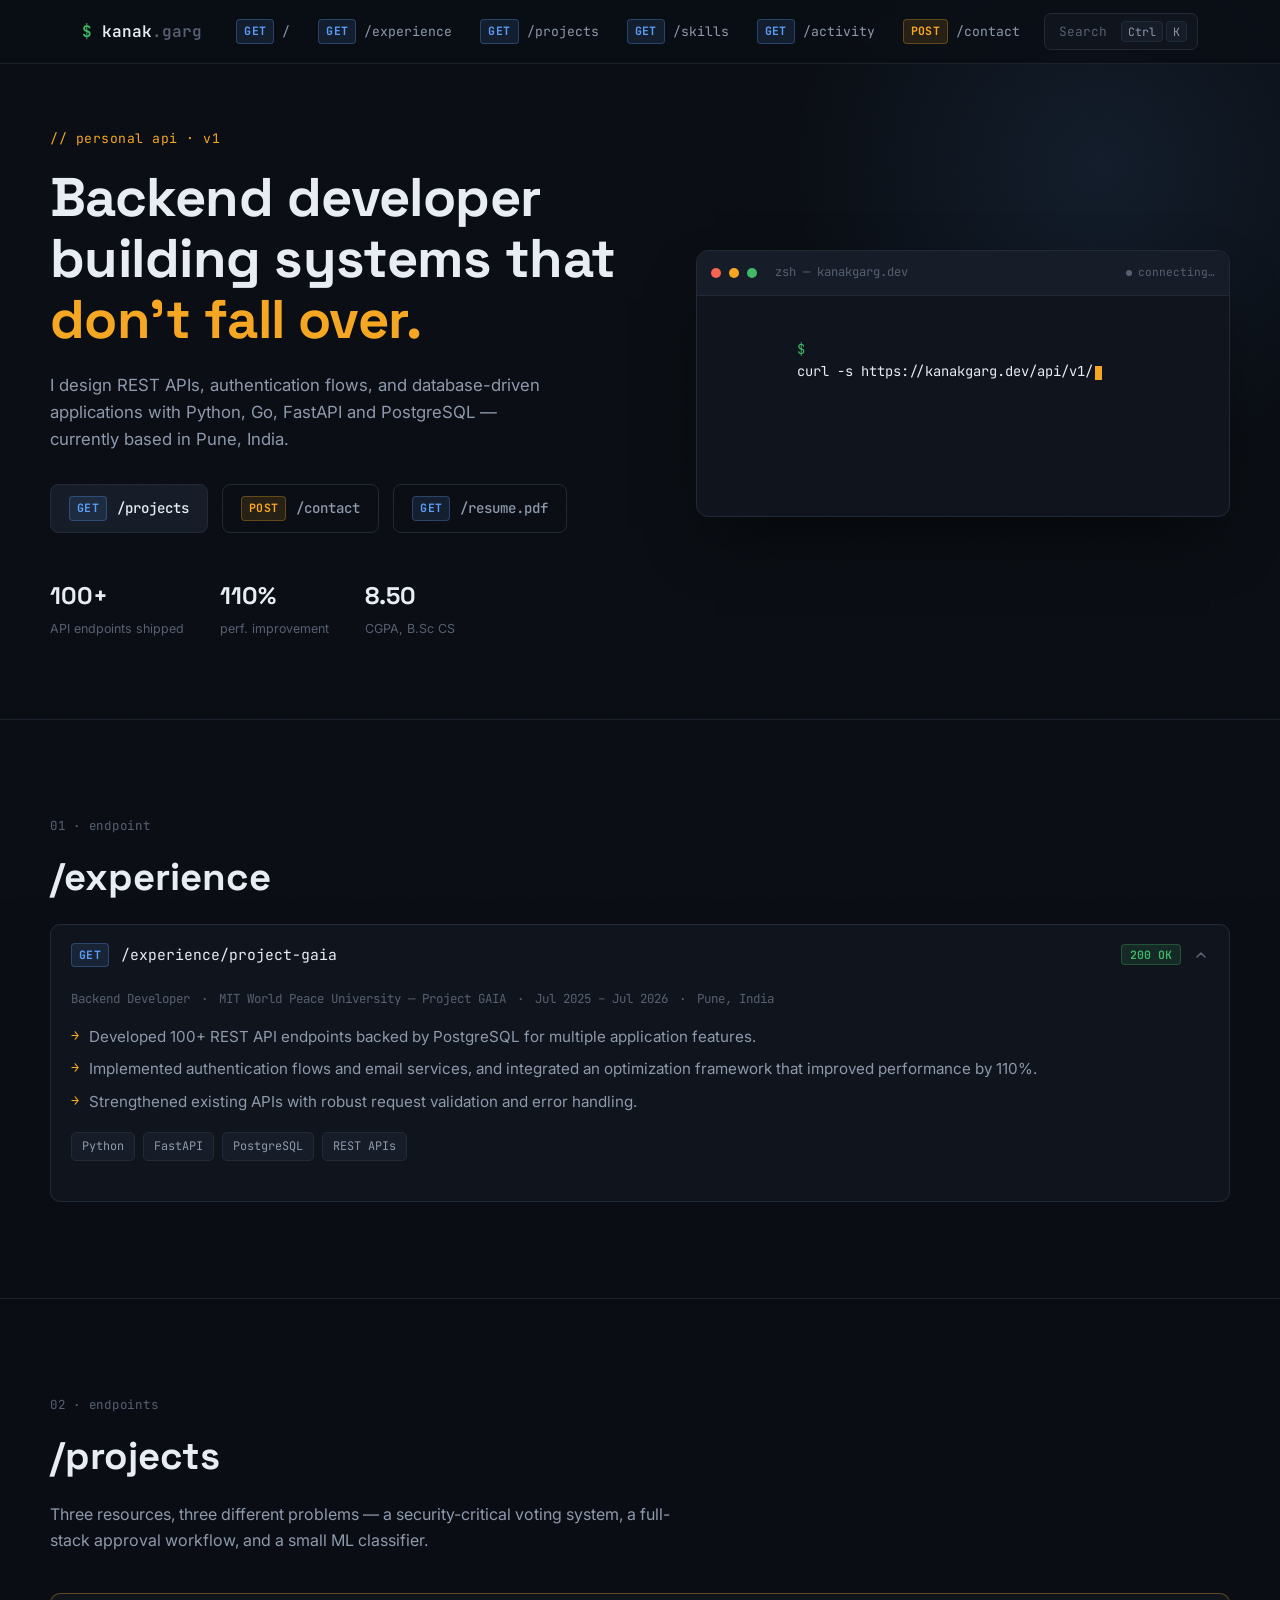
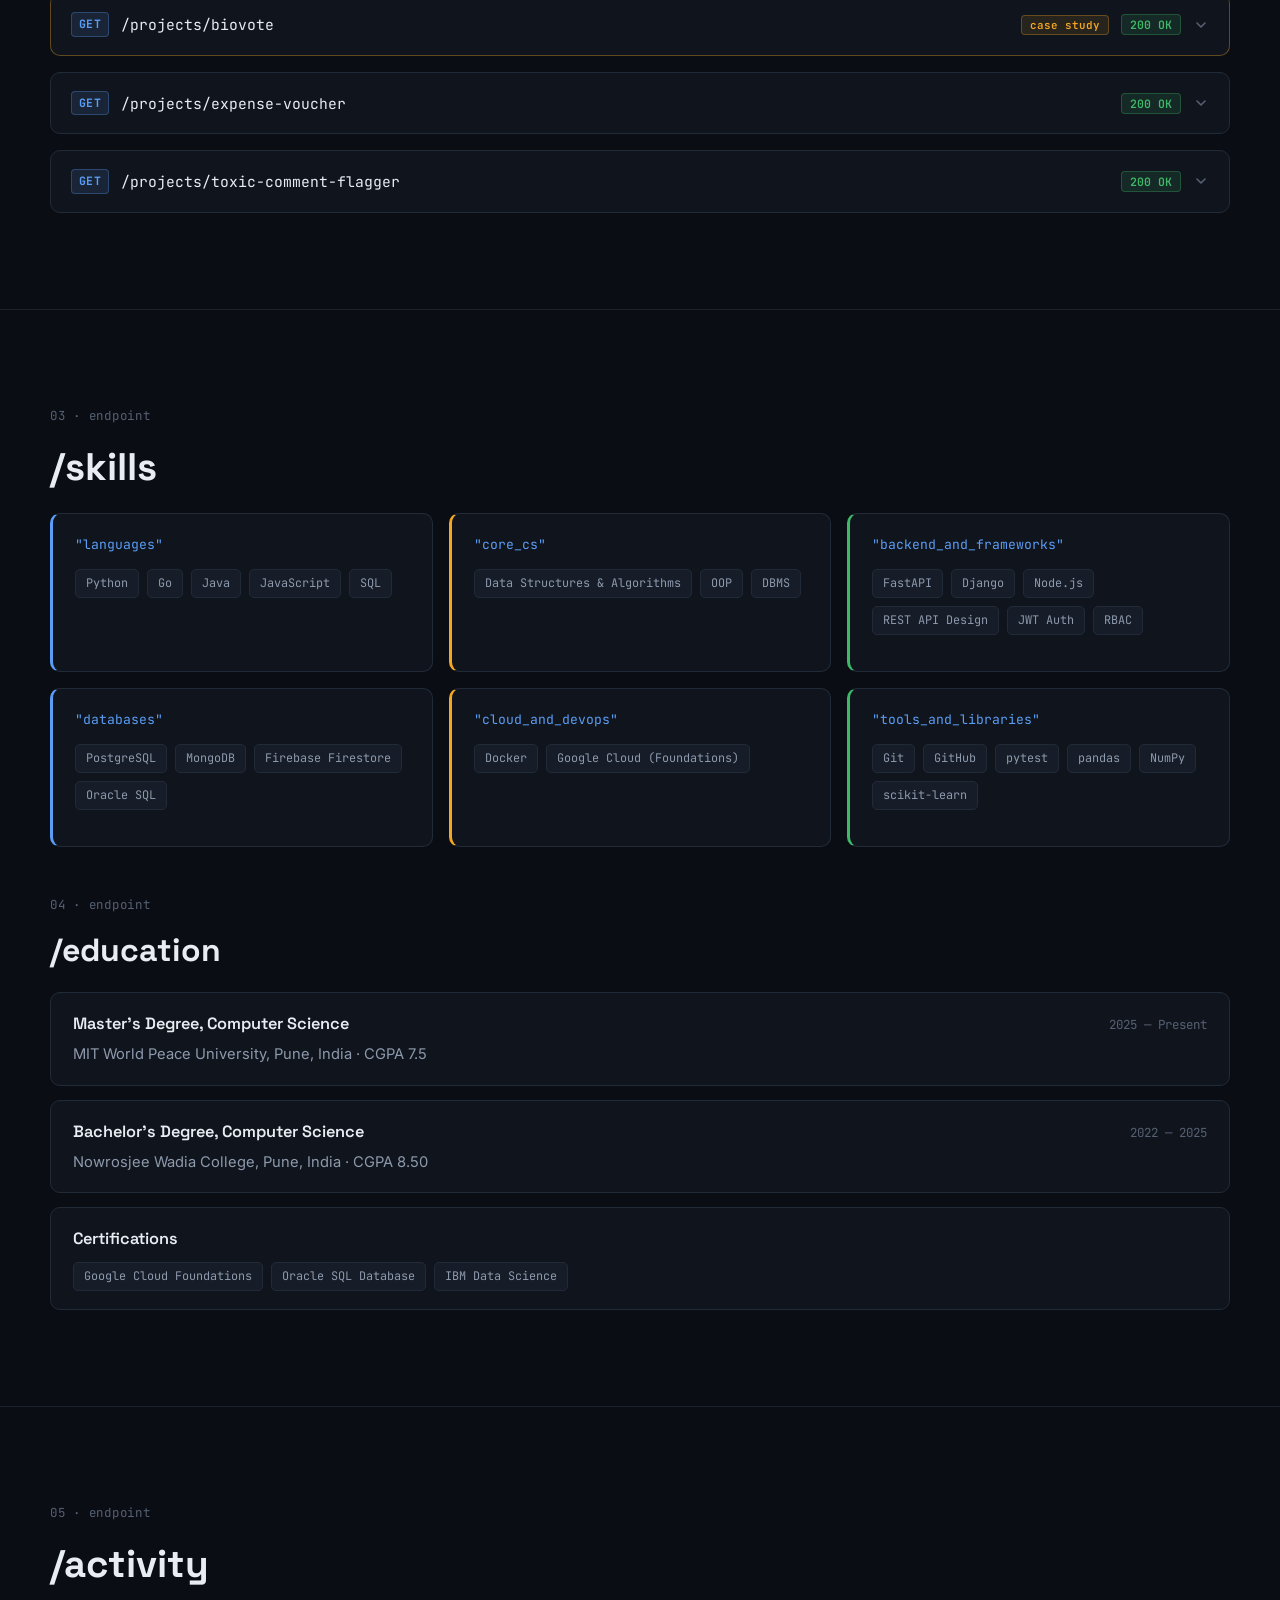
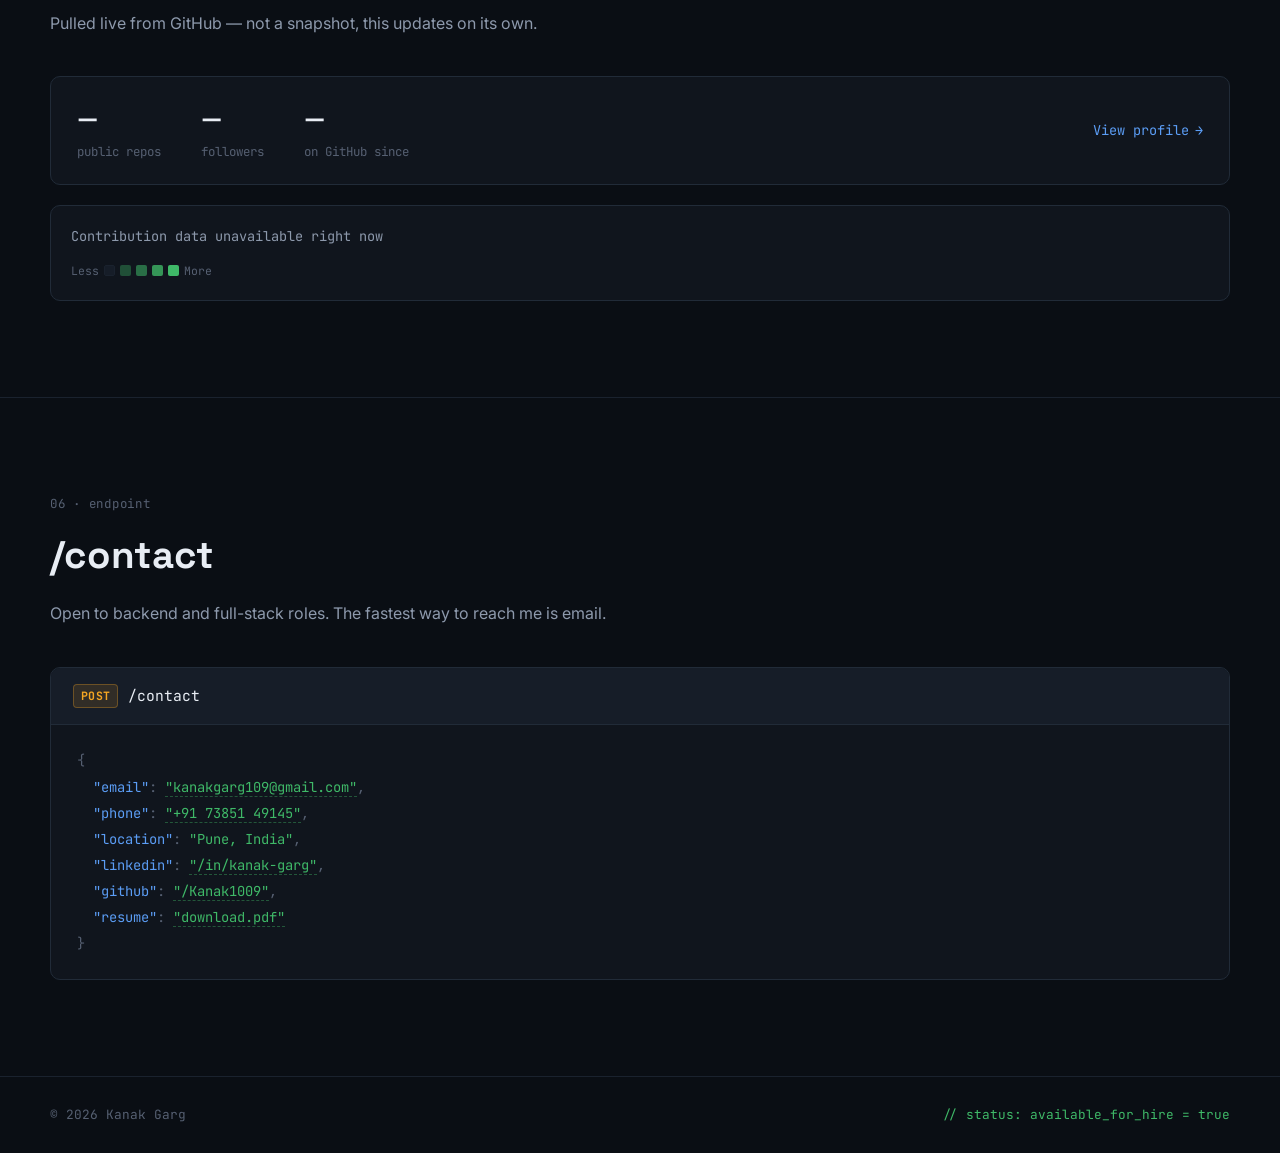
==== commit e7dc67a0: "deploy: 5b77de1d8341833b7040eba57f5cc4ebc016decf" ====
--- a/index.html
+++ b/index.html
@@ -93,14 +93,14 @@
     <div class="hero-copy">
       <p class="eyebrow">// personal api &middot; v1</p>
       <h1 class="hero-title">Backend developer<br>building systems that<br><span class="accent-underline">don't fall over.</span></h1>
-      <p class="hero-sub">I design REST APIs, authentication flows, and database-driven applications with Python, FastAPI and PostgreSQL — currently based in Pune, India.</p>
+      <p class="hero-sub">I design REST APIs, authentication flows, and database-driven applications with Python, Go, FastAPI and PostgreSQL — currently based in Pune, India.</p>
       <div class="hero-actions">
         <a href="#projects" class="btn btn-primary"><span class="route-method get">GET</span> /projects</a>
         <a href="#contact" class="btn btn-ghost"><span class="route-method post">POST</span> /contact</a>
         <a href="Kanak_Garg_Resume.pdf" download class="btn btn-ghost"><span class="route-method get">GET</span> /resume.pdf</a>
       </div>
       <div class="hero-stats">
-        <div class="stat"><span class="stat-num">80+</span><span class="stat-label">API endpoints shipped</span></div>
+        <div class="stat"><span class="stat-num">100+</span><span class="stat-label">API endpoints shipped</span></div>
         <div class="stat"><span class="stat-num">110%</span><span class="stat-label">perf. improvement</span></div>
         <div class="stat"><span class="stat-num">8.50</span><span class="stat-label">CGPA, B.Sc CS</span></div>
       </div>
@@ -149,9 +149,9 @@
             <span class="meta-item">Pune, India</span>
           </div>
           <ul class="bullet-list">
-            <li>Built 80+ CRUD API endpoints across multiple application features.</li>
-            <li>Shipped forgotten-password and email services, and integrated an optimization framework that improved performance by 110%.</li>
-            <li>Hardened existing APIs with robust validation and error handling.</li>
+            <li>Developed 100+ REST API endpoints backed by PostgreSQL for multiple application features.</li>
+            <li>Implemented authentication flows and email services, and integrated an optimization framework that improved performance by 110%.</li>
+            <li>Strengthened existing APIs with robust request validation and error handling.</li>
           </ul>
           <div class="tag-row">
             <span class="tag">Python</span><span class="tag">FastAPI</span><span class="tag">PostgreSQL</span><span class="tag">REST APIs</span>
@@ -166,7 +166,7 @@
     <div class="section-inner">
       <p class="section-eyebrow">02 &middot; endpoints</p>
       <h2 class="section-title">/projects</h2>
-      <p class="section-sub">Three resources, three different problems — a security-critical voting system, a rules engine, and a small ML classifier.</p>
+      <p class="section-sub">Three resources, three different problems — a security-critical voting system, a full-stack approval workflow, and a small ML classifier.</p>
 
       <div class="endpoint-list">
 
@@ -180,49 +180,55 @@
             <svg class="chevron" width="16" height="16" viewBox="0 0 16 16"><path d="M4 6l4 4 4-4" stroke="currentColor" stroke-width="1.6" fill="none" stroke-linecap="round" stroke-linejoin="round"/></svg>
           </button>
           <div class="endpoint-body">
-            <p class="endpoint-desc">Biometric Voter Verification System — a group project built to explore what a booth-level identity and vote-integrity system actually requires under the hood.</p>
+            <p class="endpoint-desc">Biometric Voter Verification System — a team hackathon project for the ECI (Election Commission of India), built around what a booth-level identity and vote-integrity system actually requires under the hood.</p>
 
             <div class="case-block">
               <p class="case-label">// the problem</p>
-              <p class="case-text">A polling booth needs more than "check a fingerprint and let someone vote." Officers need to be authenticated separately from voters. Every booth needs its own dashboard and audit trail. And the system has to make it structurally impossible for the same voter to be recorded twice — even if two booths query the same record seconds apart.</p>
+              <p class="case-text">A polling booth needs more than "scan a biometric and let someone vote." Officers need to be authenticated separately from voters. Every booth needs its own dashboard and an audit trail that shows tampering. And the system has to make it structurally impossible for the same voter to be recorded twice — even if two booths query the same record seconds apart.</p>
             </div>
 
             <div class="case-block">
               <p class="case-label">// the approach</p>
-              <p class="case-text">I worked on the backend: REST APIs in Go covering officer login, voter lookup, booth dashboards, and audit logs, with Firebase Firestore behind it for real-time voter records and polling-booth data. Access control runs on JWT authentication with role-based access control, so an officer's token scopes exactly what that officer's booth is allowed to see or modify.</p>
+              <p class="case-text">I built the backend: a Go (Gin) REST API with 6 endpoints covering Aadhaar + iris verification, the booth dashboard, and tamper-evident audit logs, with Firebase Firestore behind it. Access control runs on JWT authentication with role-based access control, so an officer's token scopes exactly what that officer's booth is allowed to see or modify.</p>
             </div>
 
             <div class="case-block">
               <p class="case-label">// the key decision</p>
-              <p class="case-text">Duplicate-vote prevention was the part that couldn't be an afterthought. Vote validation runs as a transaction rather than a simple read-then-write — so a "check eligibility, then mark as voted" sequence can't be split by two concurrent requests hitting the same record. It's the same class of problem as double-spending in a ledger: correctness matters more than speed here, and the transaction boundary is where that gets enforced.</p>
+              <p class="case-text">Duplicate-vote prevention was the part that couldn't be an afterthought. Vote validation uses Firestore transactions and atomic counters across 4 collections rather than a simple read-then-write — so a "check eligibility, then mark as voted" sequence can't be split by two concurrent requests hitting the same record. It's the same class of problem as double-spending in a ledger: correctness matters more than speed here, and the transaction boundary is where that gets enforced.</p>
+            </div>
+
+            <div class="case-block">
+              <p class="case-label">// protecting PII</p>
+              <p class="case-text">Aadhaar and iris data are stored as salted SHA-256 hashes rather than raw values, Firestore is restricted to backend-only access through security rules, and the service ships as a multi-stage Docker build.</p>
             </div>
 
             <div class="tag-row">
-              <span class="tag">Go</span><span class="tag">Firebase Firestore</span><span class="tag">JWT</span><span class="tag">RBAC</span><span class="tag">Transactional writes</span>
+              <span class="tag">Go</span><span class="tag">Gin</span><span class="tag">Firebase Firestore</span><span class="tag">JWT</span><span class="tag">RBAC</span><span class="tag">Docker</span><span class="tag">Transactional writes</span>
             </div>
             <a href="https://github.com/MidhunManu/BioVote" target="_blank" rel="noopener" class="source-link">View source <span aria-hidden="true">&rarr;</span></a>
           </div>
         </article>
 
-        <!-- Coupon Engine -->
+        <!-- Expense Voucher Management System -->
         <article class="endpoint-card reveal">
           <button class="endpoint-header" aria-expanded="false" data-toggle>
             <span class="route-method get">GET</span>
-            <span class="endpoint-path">/projects/coupon-engine</span>
+            <span class="endpoint-path">/projects/expense-voucher</span>
             <span class="endpoint-status status-200">200 OK</span>
             <svg class="chevron" width="16" height="16" viewBox="0 0 16 16"><path d="M4 6l4 4 4-4" stroke="currentColor" stroke-width="1.6" fill="none" stroke-linecap="round" stroke-linejoin="round"/></svg>
           </button>
           <div class="endpoint-body">
-            <p class="endpoint-desc">Coupon Recommendation Engine — a solo project. A rule-based engine in Python that maximizes customer savings at checkout.</p>
+            <p class="endpoint-desc">Expense Voucher Management System — a full-stack voucher approval system built with React, Node.js/Express, and PostgreSQL.</p>
             <ul class="bullet-list">
-              <li>Eligibility checks for validity dates, minimum cart value, and category applicability.</li>
-              <li>Discount logic for both percentage-based and flat-value coupons.</li>
-              <li>CLI interface, with unit tests written using pytest.</li>
+              <li>JWT authentication and role-based access control for 3 roles (Employee, Director, Accounts), enforced on both the frontend and the backend.</li>
+              <li>PostgreSQL schema with CHECK constraints, a sequence for race-free voucher numbers, and a status-history audit trail; transactions with row locking prevent duplicate approvals.</li>
+              <li>22 integration tests with Jest and Supertest against a real test database, plus Zod validation, bcrypt password hashing, and search, filter, and pagination APIs.</li>
             </ul>
             <div class="tag-row">
-              <span class="tag">Python</span><span class="tag">pytest</span><span class="tag">CLI</span>
-            </div>
-            <a href="https://github.com/Kanak1009/Smart-Coupon-Recommendation" target="_blank" rel="noopener" class="source-link">View source <span aria-hidden="true">&rarr;</span></a>
+              <span class="tag">React</span><span class="tag">Node.js</span><span class="tag">Express</span><span class="tag">PostgreSQL</span><span class="tag">JWT</span><span class="tag">Jest</span>
+            </div>
+            <!-- To add a source link, paste the repo URL here:
+            <a href="REPO_URL" target="_blank" rel="noopener" class="source-link">View source <span aria-hidden="true">&rarr;</span></a> -->
           </div>
         </article>
 
@@ -237,9 +243,8 @@
           <div class="endpoint-body">
             <p class="endpoint-desc">A machine learning system that classifies comments into toxic, obscene, insult, and sarcastic categories.</p>
             <ul class="bullet-list">
-              <li>TF-IDF vectorization for text preprocessing and feature extraction.</li>
-              <li>A neural network built from Dense layers with ReLU and Sigmoid activations.</li>
-              <li>Trained with backpropagation, with an end-to-end prediction pipeline.</li>
+              <li>TF-IDF features and a neural network (Dense, ReLU, Sigmoid) trained with backpropagation.</li>
+              <li>An end-to-end prediction pipeline covering preprocessing, training, and evaluation.</li>
             </ul>
             <div class="tag-row">
               <span class="tag">Python</span><span class="tag">scikit-learn</span><span class="tag">Neural Networks</span><span class="tag">TF-IDF</span>
@@ -262,19 +267,37 @@
         <div class="skills-block reveal skills-block--blue">
           <p class="skills-key"><span class="jk">"languages"</span></p>
           <div class="tag-row">
-            <span class="tag">Python</span><span class="tag">SQL</span><span class="tag">JavaScript</span><span class="tag">HTML</span><span class="tag">CSS</span><span class="tag">Java</span><span class="tag">Go</span>
+            <span class="tag">Python</span><span class="tag">Go</span><span class="tag">Java</span><span class="tag">JavaScript</span><span class="tag">SQL</span>
           </div>
         </div>
         <div class="skills-block reveal skills-block--amber">
-          <p class="skills-key"><span class="jk">"frameworks_and_libraries"</span></p>
-          <div class="tag-row">
-            <span class="tag">FastAPI</span><span class="tag">Django</span><span class="tag">pandas</span><span class="tag">NumPy</span><span class="tag">scikit-learn</span>
+          <p class="skills-key"><span class="jk">"core_cs"</span></p>
+          <div class="tag-row">
+            <span class="tag">Data Structures &amp; Algorithms</span><span class="tag">OOP</span><span class="tag">DBMS</span>
           </div>
         </div>
         <div class="skills-block reveal skills-block--green">
-          <p class="skills-key"><span class="jk">"tools"</span></p>
-          <div class="tag-row">
-            <span class="tag">PostgreSQL</span><span class="tag">Firebase</span><span class="tag">Git</span><span class="tag">GitHub</span><span class="tag">Power BI</span>
+          <p class="skills-key"><span class="jk">"backend_and_frameworks"</span></p>
+          <div class="tag-row">
+            <span class="tag">FastAPI</span><span class="tag">Django</span><span class="tag">Node.js</span><span class="tag">REST API Design</span><span class="tag">JWT Auth</span><span class="tag">RBAC</span>
+          </div>
+        </div>
+        <div class="skills-block reveal skills-block--blue">
+          <p class="skills-key"><span class="jk">"databases"</span></p>
+          <div class="tag-row">
+            <span class="tag">PostgreSQL</span><span class="tag">MongoDB</span><span class="tag">Firebase Firestore</span><span class="tag">Oracle SQL</span>
+          </div>
+        </div>
+        <div class="skills-block reveal skills-block--amber">
+          <p class="skills-key"><span class="jk">"cloud_and_devops"</span></p>
+          <div class="tag-row">
+            <span class="tag">Docker</span><span class="tag">Google Cloud (Foundations)</span>
+          </div>
+        </div>
+        <div class="skills-block reveal skills-block--green">
+          <p class="skills-key"><span class="jk">"tools_and_libraries"</span></p>
+          <div class="tag-row">
+            <span class="tag">Git</span><span class="tag">GitHub</span><span class="tag">pytest</span><span class="tag">pandas</span><span class="tag">NumPy</span><span class="tag">scikit-learn</span>
           </div>
         </div>
       </div>
@@ -288,7 +311,7 @@
               <span class="edu-degree">Master's Degree, Computer Science</span>
               <span class="edu-date">2025 — Present</span>
             </div>
-            <span class="edu-school">MIT World Peace University, Pune, India</span>
+            <span class="edu-school">MIT World Peace University, Pune, India &middot; CGPA 7.5</span>
           </div>
           <div class="edu-item">
             <div class="edu-top">
@@ -296,6 +319,14 @@
               <span class="edu-date">2022 — 2025</span>
             </div>
             <span class="edu-school">Nowrosjee Wadia College, Pune, India &middot; CGPA 8.50</span>
+          </div>
+          <div class="edu-item">
+            <div class="edu-top">
+              <span class="edu-degree">Certifications</span>
+            </div>
+            <div class="tag-row" style="margin: 10px 0 0;">
+              <span class="tag">Google Cloud Foundations</span><span class="tag">Oracle SQL Database</span><span class="tag">IBM Data Science</span>
+            </div>
           </div>
         </div>
       </div>
